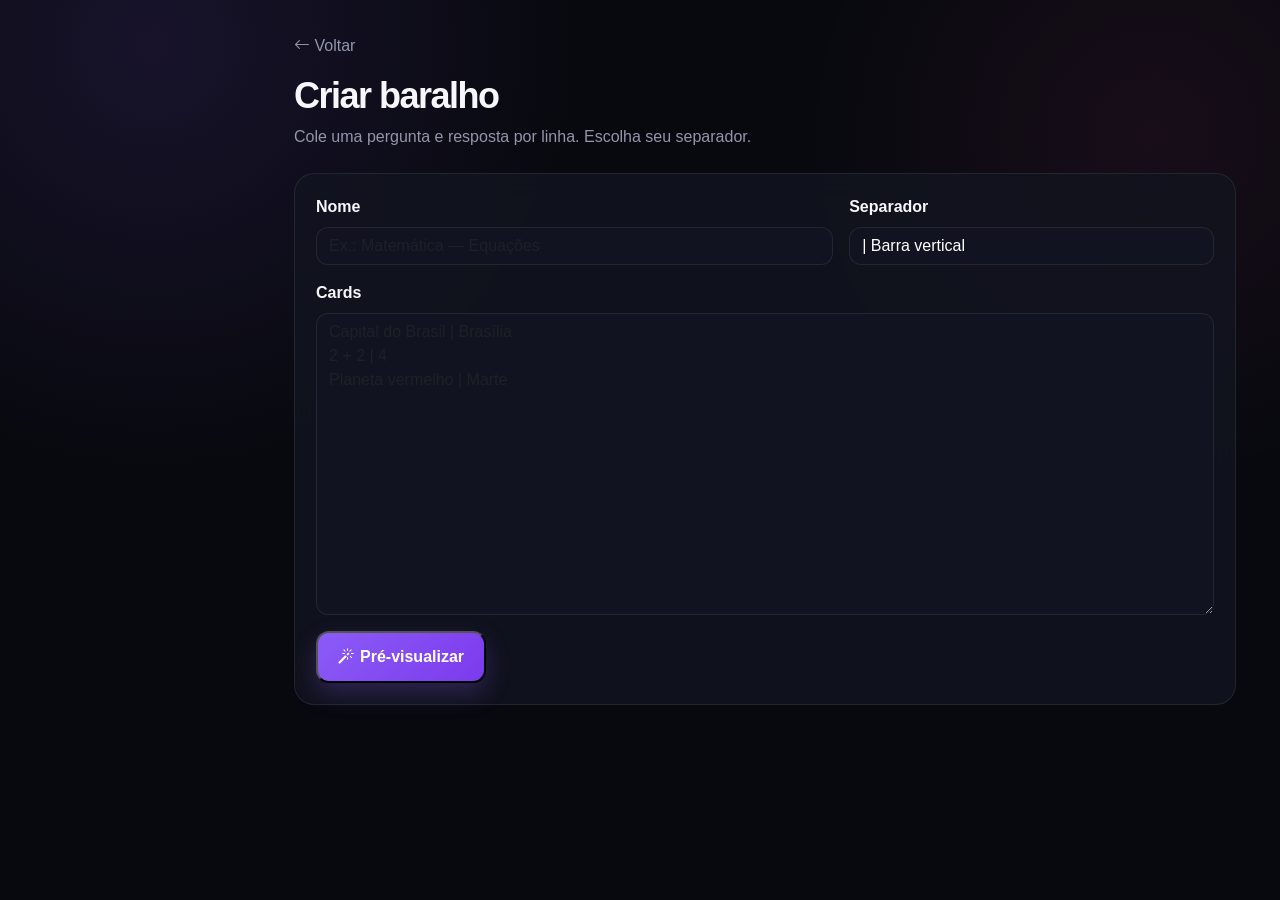
==== pages/create.html @ c2cba534 "feat: add deck creator" ====
<!doctype html><html lang="pt-BR"><head><meta charset="UTF-8"><meta name="viewport" content="width=device-width,initial-scale=1"><title>RECALL — Criar</title><link href="https://cdn.jsdelivr.net/npm/bootstrap@5.3.3/dist/css/bootstrap.min.css" rel="stylesheet"><link href="https://cdn.jsdelivr.net/npm/bootstrap-icons@1.11.3/font/bootstrap-icons.css" rel="stylesheet"><link rel="stylesheet" href="../css/style.css"><link rel="stylesheet" href="../css/animations.css"><link rel="stylesheet" href="../css/responsive.css"></head><body><canvas id="particleCanvas"></canvas><main class="app-main"><div class="page-shell"><a href="decks.html" class="page-subtitle"><i class="bi bi-arrow-left"></i> Voltar</a><h1 class="page-title mt-3">Criar baralho</h1><p class="page-subtitle">Cole uma pergunta e resposta por linha. Escolha seu separador.</p><div class="panel-card mt-4"><div class="row g-3"><div class="col-md-7"><label class="form-label fw-bold">Nome</label><input id="deckName" class="form-control" placeholder="Ex.: Matemática — Equações"></div><div class="col-md-5"><label class="form-label fw-bold">Separador</label><select id="separator" class="form-select"><option value="|">| Barra vertical</option><option value=";">; Ponto e vírgula</option><option value="tab">Tab</option><option value=",">, Vírgula</option><option value="custom">Personalizado</option></select></div><div class="col-12" id="customWrap" hidden><input id="customSeparator" class="form-control" maxlength="3" placeholder="Separador personalizado"></div><div class="col-12"><label class="form-label fw-bold">Cards</label><textarea id="bulkInput" class="form-control" rows="12" placeholder="Capital do Brasil | Brasília&#10;2 + 2 | 4&#10;Planeta vermelho | Marte"></textarea></div><div class="col-12"><button class="btn-primary-recall" id="importBtn"><i class="bi bi-magic"></i> Pré-visualizar</button></div></div></div><div id="preview" class="mt-4"></div></div></main><script src="../js/storage.js"></script><script src="../js/utils.js"></script><script src="../js/audio.js"></script><script src="../js/animations.js"></script><script src="../js/importer.js"></script></body></html>
---- css/style.css ----
:root{--bg:#08090f;--panel:#121521;--panel2:#171a29;--text:#f7f7fb;--muted:#9296aa;--purple:#8b5cf6;--pink:#ec4899;--blue:#3b82f6;--cyan:#06b6d4;--green:#22c55e;--yellow:#facc15;--red:#ef4444;--border:rgba(255,255,255,.08);--sidebar:250px;--radius:20px}*{box-sizing:border-box}html{scroll-behavior:smooth}body{margin:0;min-height:100vh;background:radial-gradient(circle at 12% 5%,rgba(139,92,246,.12),transparent 30%),radial-gradient(circle at 90% 15%,rgba(236,72,153,.07),transparent 25%),var(--bg);color:var(--text);font-family:Nunito,sans-serif;overflow-x:hidden}a{color:inherit;text-decoration:none}button{font:inherit}#particleCanvas{position:fixed;inset:0;z-index:-3;pointer-events:none}.ambient{position:fixed;width:520px;height:520px;border-radius:50%;filter:blur(60px);pointer-events:none;z-index:-2;opacity:.4}.ambient-a{top:-280px;left:-180px;background:rgba(139,92,246,.2)}.ambient-b{right:-300px;bottom:-280px;background:rgba(59,130,246,.13)}.sidebar{position:fixed;inset:0 auto 0 0;width:var(--sidebar);padding:25px 15px;background:rgba(9,10,17,.84);backdrop-filter:blur(25px);border-right:1px solid var(--border);z-index:50;display:flex;flex-direction:column}.brand{display:flex;align-items:center;gap:10px;padding:4px 12px 30px;font-size:25px;font-weight:900;letter-spacing:-1px}.brand-mark{width:39px;height:39px;display:grid;place-items:center;border-radius:12px;background:linear-gradient(135deg,var(--purple),var(--pink));box-shadow:0 10px 30px rgba(139,92,246,.3)}.nav-label{color:#626678;font-size:10px;font-weight:900;letter-spacing:1.5px;text-transform:uppercase;padding:0 13px 8px}.nav-stack{display:grid;gap:4px}.nav-item{display:flex;align-items:center;gap:12px;padding:11px 13px;border-radius:13px;color:#aeb1bf;font-weight:800;transition:.2s}.nav-item i{font-size:18px}.nav-item:hover{background:rgba(255,255,255,.05);color:#fff;transform:translateX(2px)}.nav-item.active{background:linear-gradient(90deg,rgba(139,92,246,.2),rgba(139,92,246,.04));color:#fff;box-shadow:inset 3px 0 var(--purple)}.sidebar-bottom{margin-top:auto}.profile-card{display:flex;align-items:center;gap:10px;padding:11px;border:1px solid var(--border);background:rgba(255,255,255,.035);border-radius:16px}.avatar{width:40px;height:40px;display:grid;place-items:center;border-radius:12px;background:linear-gradient(135deg,#6366f1,#a855f7);font-weight:900}.profile-card strong,.profile-card small{display:block}.profile-card strong{font-size:13px}.profile-card small{color:var(--muted);font-size:11px}.app-main{margin-left:var(--sidebar);padding:34px 44px 80px;max-width:1550px}.topbar{display:flex;justify-content:space-between;align-items:center;margin-bottom:28px}.eyebrow{font-size:10px;color:#777b8d;font-weight:900;letter-spacing:1.5px}.topbar h1{font-size:34px;font-weight:900;letter-spacing:-1.2px;margin:4px 0}.topbar p{margin:0;color:var(--muted);font-weight:600}.top-actions{display:flex;gap:8px}.icon-btn{width:43px;height:43px;display:grid;place-items:center;border:1px solid var(--border);border-radius:13px;background:rgba(255,255,255,.035);color:#b9bbc8;transition:.2s}.icon-btn:hover{color:#fff;background:rgba(255,255,255,.08);transform:translateY(-2px)}.hero-card{min-height:290px;position:relative;overflow:hidden;border:1px solid var(--border);border-radius:28px;padding:38px;background:radial-gradient(circle at 85% 25%,rgba(236,72,153,.16),transparent 30%),radial-gradient(circle at 65% 90%,rgba(59,130,246,.14),transparent 35%),linear-gradient(135deg,rgba(139,92,246,.24),rgba(18,20,32,.9));margin-bottom:22px;box-shadow:0 30px 80px rgba(0,0,0,.2)}.hero-content{position:relative;z-index:2;max-width:620px}.live-pill{display:inline-flex;align-items:center;gap:7px;padding:6px 11px;border:1px solid rgba(255,255,255,.09);border-radius:99px;background:rgba(255,255,255,.07);font-size:11px;font-weight:900}.live-pill span{width:7px;height:7px;border-radius:50%;background:#4ade80;box-shadow:0 0 12px #4ade80}.hero-card h2{font-size:clamp(32px,4vw,48px);line-height:.98;letter-spacing:-2px;font-weight:900;margin:17px 0 12px}.hero-card p{color:#c4c7d4;font-weight:600;max-width:500px}.btn-primary-recall{display:inline-flex;align-items:center;gap:6px;padding:12px 20px;border-radius:13px;background:linear-gradient(135deg,var(--purple),#7c3aed);color:#fff;font-weight:900;box-shadow:0 10px 25px rgba(139,92,246,.25);transition:.2s}.btn-primary-recall:hover{color:#fff;transform:translateY(-3px);box-shadow:0 15px 35px rgba(139,92,246,.38)}.hero-orbit{position:absolute;right:8%;top:50%;width:270px;height:270px;transform:translateY(-50%);display:grid;place-items:center}.hero-core{width:88px;height:88px;display:grid;place-items:center;border-radius:27px;background:linear-gradient(135deg,var(--purple),var(--pink));font-size:34px;box-shadow:0 0 60px rgba(139,92,246,.45);z-index:2}.orbit{position:absolute;border:1px solid rgba(255,255,255,.1);border-radius:50%}.orbit-1{inset:0}.orbit-2{inset:30px}.stats-grid{display:grid;grid-template-columns:repeat(4,1fr);gap:13px;margin-bottom:31px}.stat-card{padding:18px;border:1px solid var(--border);border-radius:18px;background:rgba(18,21,33,.78);backdrop-filter:blur(14px);transition:.25s}.stat-card:hover{transform:translateY(-4px);border-color:rgba(255,255,255,.15)}.stat-icon{width:40px;height:40px;display:grid;place-items:center;border-radius:11px;margin-bottom:12px}.stat-icon.purple{color:#a78bfa;background:rgba(139,92,246,.12)}.stat-icon.yellow{color:var(--yellow);background:rgba(250,204,21,.1)}.stat-icon.green{color:var(--green);background:rgba(34,197,94,.1)}.stat-icon.cyan{color:var(--cyan);background:rgba(6,182,212,.1)}.stat-card strong,.stat-card small{display:block}.stat-card strong{font-size:24px;font-weight:900}.stat-card small{color:var(--muted);font-size:11px;font-weight:800}.section-block{margin-bottom:31px}.section-heading{display:flex;justify-content:space-between;align-items:center;margin-bottom:14px}.section-heading h2{font-size:20px;font-weight:900;margin:0}.section-heading a{font-size:12px;color:#a78bfa;font-weight:900}.deck-grid{display:grid;grid-template-columns:repeat(3,1fr);gap:16px}.deck-card{position:relative;overflow:hidden;min-height:205px;padding:20px;border:1px solid var(--border);border-radius:20px;background:rgba(18,21,33,.8);transition:.25s;cursor:pointer}.deck-card:hover{transform:translateY(-7px);border-color:rgba(139,92,246,.4);box-shadow:0 20px 50px rgba(0,0,0,.25)}.deck-accent{position:absolute;top:0;left:0;right:0;height:5px}.deck-icon{width:49px;height:49px;display:grid;place-items:center;border-radius:15px;margin-bottom:15px;background:rgba(139,92,246,.12);color:#a78bfa;font-size:22px}.deck-card h3{font-size:17px;font-weight:900;margin:0 0 3px}.deck-card p{font-size:12px;color:var(--muted);font-weight:700;min-height:36px}.deck-footer{display:flex;justify-content:space-between;align-items:center;margin-top:15px;color:#b7bac7;font-size:11px;font-weight:800}.deck-arrow{width:31px;height:31px;display:grid;place-items:center;border-radius:10px;background:rgba(255,255,255,.05)}.bottom-grid{display:grid;grid-template-columns:1.3fr .7fr;gap:17px}.panel-card{padding:21px;border:1px solid var(--border);border-radius:20px;background:rgba(18,21,33,.78);backdrop-filter:blur(14px)}.activity{display:flex;align-items:center;gap:12px;padding:12px 0;border-bottom:1px solid rgba(255,255,255,.05)}.activity:last-child{border:0}.activity-icon{width:38px;height:38px;display:grid;place-items:center;border-radius:11px;background:rgba(139,92,246,.1);color:#a78bfa}.activity-main{flex:1}.activity-main strong,.activity-main small{display:block}.activity-main strong{font-size:12px}.activity-main small{font-size:10px;color:var(--muted)}.activity-score{font-size:11px;font-weight:900;color:var(--green)}.streak-panel{text-align:center}.streak-fire{font-size:56px;line-height:1;margin:8px 0}.streak-panel>strong{display:block;font-size:42px;line-height:1;font-weight:900}.streak-panel>span{font-size:10px;color:var(--muted);font-weight:900;letter-spacing:1px}.progress-track{height:8px;margin:20px 0 10px;border-radius:99px;background:rgba(255,255,255,.07);overflow:hidden}.progress-track i{display:block;width:0;height:100%;border-radius:inherit;background:linear-gradient(90deg,var(--purple),var(--pink));transition:width .7s}.streak-panel small{color:var(--muted);font-size:10px;font-weight:700}.mobile-nav{display:none}.empty-state{text-align:center;padding:50px 20px;color:var(--muted)}.form-control,.form-select{background:#111420;color:#fff;border-color:var(--border);border-radius:12px}.form-control:focus,.form-select:focus{background:#111420;color:#fff;border-color:var(--purple);box-shadow:0 0 0 .2rem rgba(139,92,246,.15)}.glass-modal{background:#131622;color:#fff;border:1px solid var(--border);border-radius:22px}.page-shell{max-width:1100px;margin:auto}.page-title{font-size:36px;font-weight:900;letter-spacing:-1.5px}.page-subtitle{color:var(--muted)}.toolbar{display:flex;gap:10px;flex-wrap:wrap;margin:22px 0}.chip{border:1px solid var(--border);background:rgba(255,255,255,.04);color:#bbb;font-weight:800;border-radius:99px;padding:8px 13px;font-size:11px}.chip.active{background:rgba(139,92,246,.15);border-color:rgba(139,92,246,.4);color:#fff}.editor-table{width:100%;border-collapse:separate;border-spacing:0 8px}.editor-table th{color:#74788b;font-size:10px;text-transform:uppercase;letter-spacing:1px;padding:0 12px}.editor-table td{background:#111420;padding:10px;border-top:1px solid var(--border);border-bottom:1px solid var(--border)}.editor-table td:first-child{border-left:1px solid var(--border);border-radius:12px 0 0 12px}.editor-table td:last-child{border-right:1px solid var(--border);border-radius:0 12px 12px 0}.flashcard{min-height:330px;perspective:1000px;cursor:pointer}.flashcard-inner{height:100%;min-height:330px;position:relative;transform-style:preserve-3d;transition:transform .6s}.flashcard.flipped .flashcard-inner{transform:rotateY(180deg)}.flash-face{position:absolute;inset:0;backface-visibility:hidden;border:1px solid var(--border);border-radius:28px;background:linear-gradient(145deg,#171a28,#10121c);display:grid;place-items:center;padding:40px;text-align:center}.flash-back{transform:rotateY(180deg);background:linear-gradient(145deg,rgba(139,92,246,.2),#11131f)}.flash-face h2{font-size:clamp(25px,4vw,42px);font-weight:900}.quiz-option{width:100%;padding:17px;border:1px solid var(--border);border-radius:16px;background:#111420;color:#fff;text-align:left;font-weight:800;transition:.2s}.quiz-option:hover{transform:translateY(-2px);border-color:rgba(139,92,246,.5);background:#171a29}.quiz-option.correct{border-color:var(--green);background:rgba(34,197,94,.12)}.quiz-option.wrong{border-color:var(--red);background:rgba(239,68,68,.1)}
---- css/animations.css ----
@keyframes float{0%,100%{transform:translateY(0)}50%{transform:translateY(-7px)}}@keyframes pulse{0%,100%{opacity:1;transform:scale(1)}50%{opacity:.55;transform:scale(1.5)}}@keyframes spin{to{transform:rotate(360deg)}}@keyframes glow{0%,100%{box-shadow:0 0 20px rgba(139,92,246,.12)}50%{box-shadow:0 0 45px rgba(139,92,246,.3)}}.hero-core{animation:float 3s ease-in-out infinite,glow 3s ease-in-out infinite}.orbit-1{animation:spin 18s linear infinite}.orbit-2{animation:spin 12s linear infinite reverse}.live-pill span{animation:pulse 1.5s infinite}.deck-card,.stat-card,.panel-card{animation:cardIn .55s both}@keyframes cardIn{from{opacity:0;transform:translateY(10px)}to{opacity:1;transform:none}}.ripple{position:fixed;border-radius:50%;background:rgba(255,255,255,.35);pointer-events:none;transform:translate(-50%,-50%);animation:ripple .55s ease-out forwards;z-index:9999}@keyframes ripple{to{width:150px;height:150px;opacity:0}}.shake{animation:shake .35s}@keyframes shake{25%{transform:translateX(-5px)}50%{transform:translateX(5px)}75%{transform:translateX(-3px)}}.correct-pop{animation:correctPop .55s ease}@keyframes correctPop{50%{transform:scale(1.04);filter:brightness(1.2)}}
---- css/responsive.css ----
@media(max-width:1050px){.deck-grid{grid-template-columns:repeat(2,1fr)}.bottom-grid{grid-template-columns:1fr}.hero-orbit{right:2%}}@media(max-width:820px){:root{--sidebar:0px}.sidebar{display:none}.app-main{margin:0;padding:26px 18px 100px}.stats-grid{grid-template-columns:repeat(2,1fr)}.mobile-nav{position:fixed;display:flex;left:10px;right:10px;bottom:10px;height:66px;padding:7px;border:1px solid var(--border);border-radius:20px;background:rgba(10,12,20,.9);backdrop-filter:blur(25px);z-index:100;justify-content:space-around}.mobile-nav a{width:62px;display:flex;flex-direction:column;align-items:center;justify-content:center;gap:2px;color:#74788b;border-radius:13px;font-weight:800}.mobile-nav a.active{background:rgba(139,92,246,.15);color:#fff}.mobile-nav i{font-size:18px}.mobile-nav small{font-size:9px}.mobile-nav .mobile-main{width:52px;height:52px;margin-top:-20px;border-radius:17px;background:linear-gradient(135deg,var(--purple),var(--pink));color:#fff;font-size:23px;box-shadow:0 10px 30px rgba(139,92,246,.3)}.mobile-nav .mobile-main small{display:none}.hero-orbit{opacity:.35;right:-50px}.topbar h1{font-size:28px}}@media(max-width:600px){.topbar{align-items:flex-start}.topbar p{font-size:12px}.hero-card{padding:28px 22px;min-height:300px}.hero-card h2{font-size:34px}.stats-grid{gap:8px}.stat-card{padding:14px}.deck-grid{grid-template-columns:1fr}.hero-orbit{display:none}.bottom-grid{gap:12px}.page-title{font-size:30px}.editor-table{font-size:12px}.editor-table th:nth-child(3),.editor-table td:nth-child(3){display:none}}
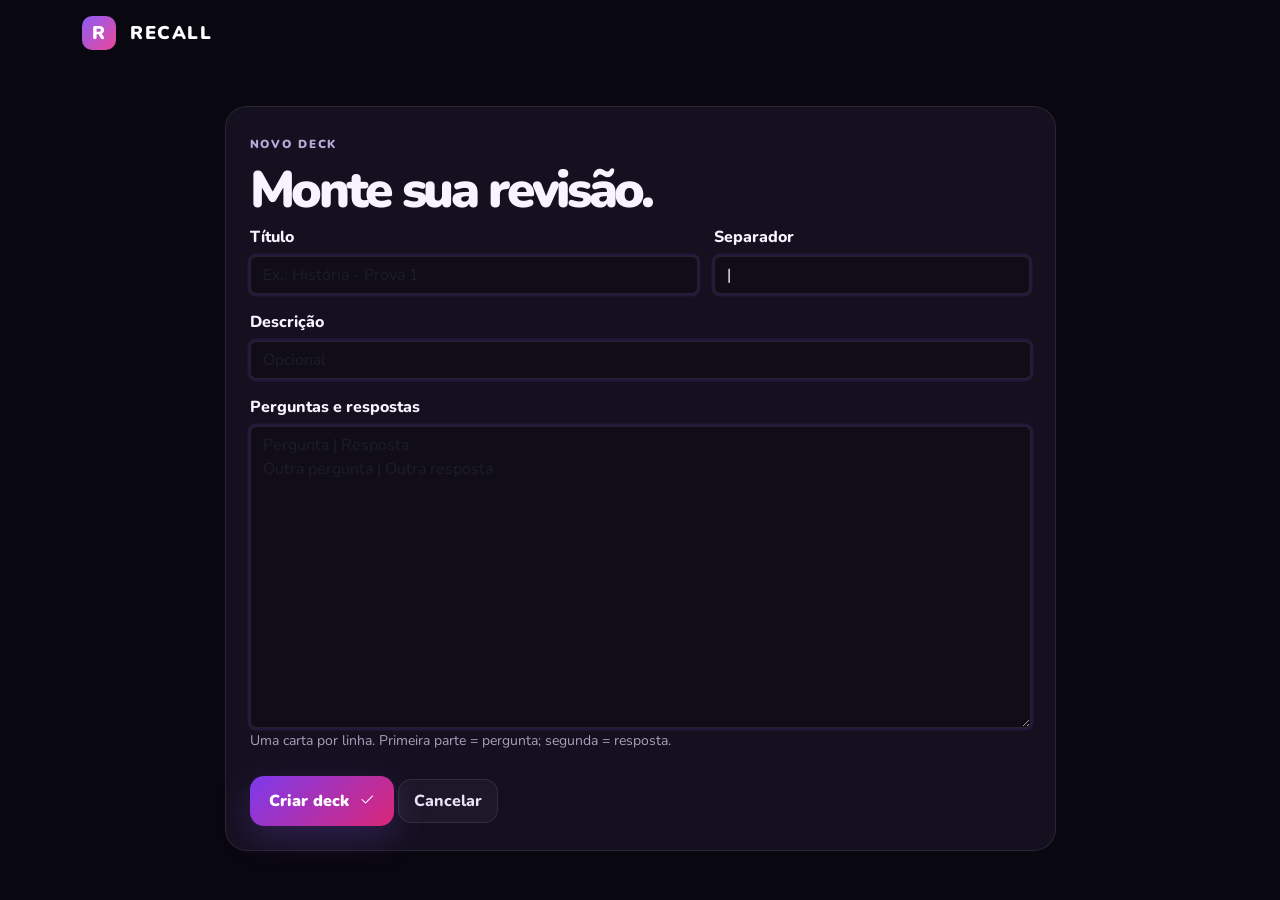
==== commit 2cb31cf4: "feat: build RECALL study app foundation" ====
--- a/pages/create.html
+++ b/pages/create.html
@@ -1 +1,2 @@
-<!doctype html><html lang="pt-BR"><head><meta charset="UTF-8"><meta name="viewport" content="width=device-width,initial-scale=1"><title>RECALL — Criar</title><link href="https://cdn.jsdelivr.net/npm/bootstrap@5.3.3/dist/css/bootstrap.min.css" rel="stylesheet"><link href="https://cdn.jsdelivr.net/npm/bootstrap-icons@1.11.3/font/bootstrap-icons.css" rel="stylesheet"><link rel="stylesheet" href="../css/style.css"><link rel="stylesheet" href="../css/animations.css"><link rel="stylesheet" href="../css/responsive.css"></head><body><canvas id="particleCanvas"></canvas><main class="app-main"><div class="page-shell"><a href="decks.html" class="page-subtitle"><i class="bi bi-arrow-left"></i> Voltar</a><h1 class="page-title mt-3">Criar baralho</h1><p class="page-subtitle">Cole uma pergunta e resposta por linha. Escolha seu separador.</p><div class="panel-card mt-4"><div class="row g-3"><div class="col-md-7"><label class="form-label fw-bold">Nome</label><input id="deckName" class="form-control" placeholder="Ex.: Matemática — Equações"></div><div class="col-md-5"><label class="form-label fw-bold">Separador</label><select id="separator" class="form-select"><option value="|">| Barra vertical</option><option value=";">; Ponto e vírgula</option><option value="tab">Tab</option><option value=",">, Vírgula</option><option value="custom">Personalizado</option></select></div><div class="col-12" id="customWrap" hidden><input id="customSeparator" class="form-control" maxlength="3" placeholder="Separador personalizado"></div><div class="col-12"><label class="form-label fw-bold">Cards</label><textarea id="bulkInput" class="form-control" rows="12" placeholder="Capital do Brasil | Brasília&#10;2 + 2 | 4&#10;Planeta vermelho | Marte"></textarea></div><div class="col-12"><button class="btn-primary-recall" id="importBtn"><i class="bi bi-magic"></i> Pré-visualizar</button></div></div></div><div id="preview" class="mt-4"></div></div></main><script src="../js/storage.js"></script><script src="../js/utils.js"></script><script src="../js/audio.js"></script><script src="../js/animations.js"></script><script src="../js/importer.js"></script></body></html>+<!doctype html><html lang="pt-BR"><head><meta charset="utf-8"><meta name="viewport" content="width=device-width,initial-scale=1"><title>Criar deck - RECALL</title><link href="https://cdn.jsdelivr.net/npm/bootstrap@5.3.3/dist/css/bootstrap.min.css" rel="stylesheet"><link href="https://cdn.jsdelivr.net/npm/bootstrap-icons@1.11.3/font/bootstrap-icons.css" rel="stylesheet"><link href="https://fonts.googleapis.com/css2?family=Nunito:wght@400;600;700;800;900&display=swap" rel="stylesheet"><link rel="stylesheet" href="../css/style.css"></head><body><nav class="navbar py-3"><div class="container"><a class="brand" href="../index.html"><span class="brand-mark">R</span> RECALL</a></div></nav><main class="container page-wrap"><div class="row justify-content-center"><div class="col-lg-9"><div class="panel"><span class="eyebrow">NOVO DECK</span><h1 style="font-size:3.2rem;margin:14px 0">Monte sua revisão.</h1><div class="row g-3"><div class="col-md-7"><label>Título</label><input id="title" class="form-control" placeholder="Ex.: História - Prova 1"></div><div class="col-md-5"><label>Separador</label><select id="sep" class="form-select"><option value="|">|</option><option value=";">;</option><option value=":">:</option><option value="→">→</option><option value="\t">Tab</option></select></div><div class="col-12"><label>Descrição</label><input id="desc" class="form-control" placeholder="Opcional"></div><div class="col-12"><label>Perguntas e respostas</label><textarea id="data" class="form-control" rows="12" placeholder="Pergunta | Resposta
+Outra pergunta | Outra resposta"></textarea><small class="muted">Uma carta por linha. Primeira parte = pergunta; segunda = resposta.</small></div></div><button id="save" class="primary-btn mt-4">Criar deck <i class="bi bi-check2"></i></button> <a href="decks.html" class="secondary-btn">Cancelar</a></div></div></div></main><script src="../js/storage.js"></script><script src="../js/utils.js"></script><script src="../js/importer.js"></script></body></html>
--- a/css/style.css
+++ b/css/style.css
@@ -1 +1 @@
-:root{--bg:#08090f;--panel:#121521;--panel2:#171a29;--text:#f7f7fb;--muted:#9296aa;--purple:#8b5cf6;--pink:#ec4899;--blue:#3b82f6;--cyan:#06b6d4;--green:#22c55e;--yellow:#facc15;--red:#ef4444;--border:rgba(255,255,255,.08);--sidebar:250px;--radius:20px}*{box-sizing:border-box}html{scroll-behavior:smooth}body{margin:0;min-height:100vh;background:radial-gradient(circle at 12% 5%,rgba(139,92,246,.12),transparent 30%),radial-gradient(circle at 90% 15%,rgba(236,72,153,.07),transparent 25%),var(--bg);color:var(--text);font-family:Nunito,sans-serif;overflow-x:hidden}a{color:inherit;text-decoration:none}button{font:inherit}#particleCanvas{position:fixed;inset:0;z-index:-3;pointer-events:none}.ambient{position:fixed;width:520px;height:520px;border-radius:50%;filter:blur(60px);pointer-events:none;z-index:-2;opacity:.4}.ambient-a{top:-280px;left:-180px;background:rgba(139,92,246,.2)}.ambient-b{right:-300px;bottom:-280px;background:rgba(59,130,246,.13)}.sidebar{position:fixed;inset:0 auto 0 0;width:var(--sidebar);padding:25px 15px;background:rgba(9,10,17,.84);backdrop-filter:blur(25px);border-right:1px solid var(--border);z-index:50;display:flex;flex-direction:column}.brand{display:flex;align-items:center;gap:10px;padding:4px 12px 30px;font-size:25px;font-weight:900;letter-spacing:-1px}.brand-mark{width:39px;height:39px;display:grid;place-items:center;border-radius:12px;background:linear-gradient(135deg,var(--purple),var(--pink));box-shadow:0 10px 30px rgba(139,92,246,.3)}.nav-label{color:#626678;font-size:10px;font-weight:900;letter-spacing:1.5px;text-transform:uppercase;padding:0 13px 8px}.nav-stack{display:grid;gap:4px}.nav-item{display:flex;align-items:center;gap:12px;padding:11px 13px;border-radius:13px;color:#aeb1bf;font-weight:800;transition:.2s}.nav-item i{font-size:18px}.nav-item:hover{background:rgba(255,255,255,.05);color:#fff;transform:translateX(2px)}.nav-item.active{background:linear-gradient(90deg,rgba(139,92,246,.2),rgba(139,92,246,.04));color:#fff;box-shadow:inset 3px 0 var(--purple)}.sidebar-bottom{margin-top:auto}.profile-card{display:flex;align-items:center;gap:10px;padding:11px;border:1px solid var(--border);background:rgba(255,255,255,.035);border-radius:16px}.avatar{width:40px;height:40px;display:grid;place-items:center;border-radius:12px;background:linear-gradient(135deg,#6366f1,#a855f7);font-weight:900}.profile-card strong,.profile-card small{display:block}.profile-card strong{font-size:13px}.profile-card small{color:var(--muted);font-size:11px}.app-main{margin-left:var(--sidebar);padding:34px 44px 80px;max-width:1550px}.topbar{display:flex;justify-content:space-between;align-items:center;margin-bottom:28px}.eyebrow{font-size:10px;color:#777b8d;font-weight:900;letter-spacing:1.5px}.topbar h1{font-size:34px;font-weight:900;letter-spacing:-1.2px;margin:4px 0}.topbar p{margin:0;color:var(--muted);font-weight:600}.top-actions{display:flex;gap:8px}.icon-btn{width:43px;height:43px;display:grid;place-items:center;border:1px solid var(--border);border-radius:13px;background:rgba(255,255,255,.035);color:#b9bbc8;transition:.2s}.icon-btn:hover{color:#fff;background:rgba(255,255,255,.08);transform:translateY(-2px)}.hero-card{min-height:290px;position:relative;overflow:hidden;border:1px solid var(--border);border-radius:28px;padding:38px;background:radial-gradient(circle at 85% 25%,rgba(236,72,153,.16),transparent 30%),radial-gradient(circle at 65% 90%,rgba(59,130,246,.14),transparent 35%),linear-gradient(135deg,rgba(139,92,246,.24),rgba(18,20,32,.9));margin-bottom:22px;box-shadow:0 30px 80px rgba(0,0,0,.2)}.hero-content{position:relative;z-index:2;max-width:620px}.live-pill{display:inline-flex;align-items:center;gap:7px;padding:6px 11px;border:1px solid rgba(255,255,255,.09);border-radius:99px;background:rgba(255,255,255,.07);font-size:11px;font-weight:900}.live-pill span{width:7px;height:7px;border-radius:50%;background:#4ade80;box-shadow:0 0 12px #4ade80}.hero-card h2{font-size:clamp(32px,4vw,48px);line-height:.98;letter-spacing:-2px;font-weight:900;margin:17px 0 12px}.hero-card p{color:#c4c7d4;font-weight:600;max-width:500px}.btn-primary-recall{display:inline-flex;align-items:center;gap:6px;padding:12px 20px;border-radius:13px;background:linear-gradient(135deg,var(--purple),#7c3aed);color:#fff;font-weight:900;box-shadow:0 10px 25px rgba(139,92,246,.25);transition:.2s}.btn-primary-recall:hover{color:#fff;transform:translateY(-3px);box-shadow:0 15px 35px rgba(139,92,246,.38)}.hero-orbit{position:absolute;right:8%;top:50%;width:270px;height:270px;transform:translateY(-50%);display:grid;place-items:center}.hero-core{width:88px;height:88px;display:grid;place-items:center;border-radius:27px;background:linear-gradient(135deg,var(--purple),var(--pink));font-size:34px;box-shadow:0 0 60px rgba(139,92,246,.45);z-index:2}.orbit{position:absolute;border:1px solid rgba(255,255,255,.1);border-radius:50%}.orbit-1{inset:0}.orbit-2{inset:30px}.stats-grid{display:grid;grid-template-columns:repeat(4,1fr);gap:13px;margin-bottom:31px}.stat-card{padding:18px;border:1px solid var(--border);border-radius:18px;background:rgba(18,21,33,.78);backdrop-filter:blur(14px);transition:.25s}.stat-card:hover{transform:translateY(-4px);border-color:rgba(255,255,255,.15)}.stat-icon{width:40px;height:40px;display:grid;place-items:center;border-radius:11px;margin-bottom:12px}.stat-icon.purple{color:#a78bfa;background:rgba(139,92,246,.12)}.stat-icon.yellow{color:var(--yellow);background:rgba(250,204,21,.1)}.stat-icon.green{color:var(--green);background:rgba(34,197,94,.1)}.stat-icon.cyan{color:var(--cyan);background:rgba(6,182,212,.1)}.stat-card strong,.stat-card small{display:block}.stat-card strong{font-size:24px;font-weight:900}.stat-card small{color:var(--muted);font-size:11px;font-weight:800}.section-block{margin-bottom:31px}.section-heading{display:flex;justify-content:space-between;align-items:center;margin-bottom:14px}.section-heading h2{font-size:20px;font-weight:900;margin:0}.section-heading a{font-size:12px;color:#a78bfa;font-weight:900}.deck-grid{display:grid;grid-template-columns:repeat(3,1fr);gap:16px}.deck-card{position:relative;overflow:hidden;min-height:205px;padding:20px;border:1px solid var(--border);border-radius:20px;background:rgba(18,21,33,.8);transition:.25s;cursor:pointer}.deck-card:hover{transform:translateY(-7px);border-color:rgba(139,92,246,.4);box-shadow:0 20px 50px rgba(0,0,0,.25)}.deck-accent{position:absolute;top:0;left:0;right:0;height:5px}.deck-icon{width:49px;height:49px;display:grid;place-items:center;border-radius:15px;margin-bottom:15px;background:rgba(139,92,246,.12);color:#a78bfa;font-size:22px}.deck-card h3{font-size:17px;font-weight:900;margin:0 0 3px}.deck-card p{font-size:12px;color:var(--muted);font-weight:700;min-height:36px}.deck-footer{display:flex;justify-content:space-between;align-items:center;margin-top:15px;color:#b7bac7;font-size:11px;font-weight:800}.deck-arrow{width:31px;height:31px;display:grid;place-items:center;border-radius:10px;background:rgba(255,255,255,.05)}.bottom-grid{display:grid;grid-template-columns:1.3fr .7fr;gap:17px}.panel-card{padding:21px;border:1px solid var(--border);border-radius:20px;background:rgba(18,21,33,.78);backdrop-filter:blur(14px)}.activity{display:flex;align-items:center;gap:12px;padding:12px 0;border-bottom:1px solid rgba(255,255,255,.05)}.activity:last-child{border:0}.activity-icon{width:38px;height:38px;display:grid;place-items:center;border-radius:11px;background:rgba(139,92,246,.1);color:#a78bfa}.activity-main{flex:1}.activity-main strong,.activity-main small{display:block}.activity-main strong{font-size:12px}.activity-main small{font-size:10px;color:var(--muted)}.activity-score{font-size:11px;font-weight:900;color:var(--green)}.streak-panel{text-align:center}.streak-fire{font-size:56px;line-height:1;margin:8px 0}.streak-panel>strong{display:block;font-size:42px;line-height:1;font-weight:900}.streak-panel>span{font-size:10px;color:var(--muted);font-weight:900;letter-spacing:1px}.progress-track{height:8px;margin:20px 0 10px;border-radius:99px;background:rgba(255,255,255,.07);overflow:hidden}.progress-track i{display:block;width:0;height:100%;border-radius:inherit;background:linear-gradient(90deg,var(--purple),var(--pink));transition:width .7s}.streak-panel small{color:var(--muted);font-size:10px;font-weight:700}.mobile-nav{display:none}.empty-state{text-align:center;padding:50px 20px;color:var(--muted)}.form-control,.form-select{background:#111420;color:#fff;border-color:var(--border);border-radius:12px}.form-control:focus,.form-select:focus{background:#111420;color:#fff;border-color:var(--purple);box-shadow:0 0 0 .2rem rgba(139,92,246,.15)}.glass-modal{background:#131622;color:#fff;border:1px solid var(--border);border-radius:22px}.page-shell{max-width:1100px;margin:auto}.page-title{font-size:36px;font-weight:900;letter-spacing:-1.5px}.page-subtitle{color:var(--muted)}.toolbar{display:flex;gap:10px;flex-wrap:wrap;margin:22px 0}.chip{border:1px solid var(--border);background:rgba(255,255,255,.04);color:#bbb;font-weight:800;border-radius:99px;padding:8px 13px;font-size:11px}.chip.active{background:rgba(139,92,246,.15);border-color:rgba(139,92,246,.4);color:#fff}.editor-table{width:100%;border-collapse:separate;border-spacing:0 8px}.editor-table th{color:#74788b;font-size:10px;text-transform:uppercase;letter-spacing:1px;padding:0 12px}.editor-table td{background:#111420;padding:10px;border-top:1px solid var(--border);border-bottom:1px solid var(--border)}.editor-table td:first-child{border-left:1px solid var(--border);border-radius:12px 0 0 12px}.editor-table td:last-child{border-right:1px solid var(--border);border-radius:0 12px 12px 0}.flashcard{min-height:330px;perspective:1000px;cursor:pointer}.flashcard-inner{height:100%;min-height:330px;position:relative;transform-style:preserve-3d;transition:transform .6s}.flashcard.flipped .flashcard-inner{transform:rotateY(180deg)}.flash-face{position:absolute;inset:0;backface-visibility:hidden;border:1px solid var(--border);border-radius:28px;background:linear-gradient(145deg,#171a28,#10121c);display:grid;place-items:center;padding:40px;text-align:center}.flash-back{transform:rotateY(180deg);background:linear-gradient(145deg,rgba(139,92,246,.2),#11131f)}.flash-face h2{font-size:clamp(25px,4vw,42px);font-weight:900}.quiz-option{width:100%;padding:17px;border:1px solid var(--border);border-radius:16px;background:#111420;color:#fff;text-align:left;font-weight:800;transition:.2s}.quiz-option:hover{transform:translateY(-2px);border-color:rgba(139,92,246,.5);background:#171a29}.quiz-option.correct{border-color:var(--green);background:rgba(34,197,94,.12)}.quiz-option.wrong{border-color:var(--red);background:rgba(239,68,68,.1)}+:root{--bg:#09070f;--panel:#151020;--panel2:#1b1428;--text:#f7f3ff;--muted:#a9a0ba;--purple:#8b5cf6;--pink:#ec4899;--cyan:#22d3ee;--line:rgba(255,255,255,.09)}*{box-sizing:border-box}html{scroll-behavior:smooth}body{margin:0;background:var(--bg);color:var(--text);font-family:Nunito,system-ui,sans-serif;overflow-x:hidden}.navbar{position:relative;z-index:5}.brand{color:#fff;text-decoration:none;font-weight:900;letter-spacing:.08em;font-size:1.15rem}.brand-mark{display:inline-grid;place-items:center;width:34px;height:34px;border-radius:10px;background:linear-gradient(135deg,var(--purple),var(--pink));margin-right:8px}.nav-btn,.secondary-btn{color:#e9e1f7;text-decoration:none;border:1px solid var(--line);background:rgba(255,255,255,.035);padding:10px 15px;border-radius:13px;font-weight:800;transition:.2s}.nav-btn:hover,.secondary-btn:hover{transform:translateY(-2px);border-color:rgba(139,92,246,.55);color:#fff}.hero{min-height:500px;display:grid;grid-template-columns:1.15fr .85fr;gap:5rem;align-items:center}.eyebrow{font-size:.73rem;letter-spacing:.16em;font-weight:900;color:#b9a9d8}.eyebrow span{display:inline-block;width:7px;height:7px;background:#a78bfa;border-radius:50%;box-shadow:0 0 15px #a78bfa;margin-right:7px}h1{font-size:clamp(4rem,9vw,7.7rem);line-height:.83;letter-spacing:-.065em;font-weight:900;margin:22px 0}h1 em{font-style:normal;background:linear-gradient(90deg,#a78bfa,#f472b6);-webkit-background-clip:text;background-clip:text;color:transparent}.hero-copy{max-width:580px;color:var(--muted);font-size:1.08rem;line-height:1.7}.primary-btn{display:inline-flex;align-items:center;gap:10px;text-decoration:none;color:#fff;background:linear-gradient(135deg,#7c3aed,#db2777);border:0;padding:13px 19px;border-radius:14px;font-weight:900;box-shadow:0 12px 35px rgba(139,92,246,.22);transition:.2s}.primary-btn:hover{color:#fff;transform:translateY(-2px);box-shadow:0 16px 42px rgba(236,72,153,.25)}.hero-card{padding:28px;border:1px solid var(--line);border-radius:28px;background:linear-gradient(145deg,rgba(139,92,246,.16),rgba(236,72,153,.07)),var(--panel);box-shadow:0 30px 90px rgba(0,0,0,.35);transform:rotate(2deg)}.hero-card-top,.mini-stats{display:flex;justify-content:space-between;align-items:center;color:#b9afc8;font-size:.75rem;font-weight:900;letter-spacing:.1em}.live-dot{color:#6ee7b7}.mini-question{font-size:1.55rem;font-weight:900;line-height:1.2;margin:65px 0 20px}.mini-answer{padding:16px;border-radius:15px;background:rgba(255,255,255,.06);font-weight:800}.mini-stats{margin-top:20px;letter-spacing:0}.mini-stats b{color:#c4b5fd}.stats-grid{display:grid;grid-template-columns:repeat(4,1fr);gap:14px}.stat-card{background:rgba(255,255,255,.035);border:1px solid var(--line);padding:20px;border-radius:18px;display:grid;grid-template-columns:auto 1fr;column-gap:13px}.stat-card i{grid-row:span 2;color:#c4b5fd;font-size:1.3rem}.stat-card b{font-size:1.45rem}.stat-card span{color:var(--muted);font-size:.78rem}.section-head{display:flex;align-items:end;justify-content:space-between}.section-head h2{font-weight:900;font-size:2.3rem;margin:.3rem 0}.text-link{color:#c4b5fd;text-decoration:none;font-weight:800}.deck-grid{display:grid;grid-template-columns:repeat(3,1fr);gap:16px;margin-top:20px}.deck-card{position:relative;overflow:hidden;background:var(--panel);border:1px solid var(--line);border-radius:22px;padding:22px;min-height:210px;transition:.25s}.deck-card:hover{transform:translateY(-5px);border-color:rgba(167,139,250,.45)}.deck-icon{width:45px;height:45px;border-radius:14px;display:grid;place-items:center;background:linear-gradient(135deg,#7c3aed,#db2777);font-size:1.25rem}.deck-card h3{font-size:1.15rem;margin:20px 0 7px}.deck-card p{color:var(--muted);font-size:.88rem;min-height:42px}.deck-meta{display:flex;justify-content:space-between;color:#8f859f;font-size:.78rem}.deck-actions{margin-top:16px;display:flex;gap:8px}.small-btn{border:1px solid var(--line);background:#20182e;color:#fff;border-radius:10px;padding:8px 11px;text-decoration:none;font-size:.8rem;font-weight:800}.cta{border:1px solid rgba(139,92,246,.25);background:linear-gradient(100deg,rgba(124,58,237,.15),rgba(219,39,119,.08));padding:28px;border-radius:24px;display:flex;justify-content:space-between;align-items:center;gap:20px}.cta h3{font-weight:900;margin:7px 0}.cta p{color:var(--muted);margin:0}.cta code{color:#ddd6fe}#particles{position:fixed;inset:0;width:100%;height:100%;pointer-events:none;opacity:.42;z-index:-1}.bg-glow{position:fixed;width:420px;height:420px;border-radius:50%;filter:blur(120px);opacity:.12;pointer-events:none;z-index:-2}.glow-a{background:#7c3aed;top:-150px;left:-150px}.glow-b{background:#ec4899;right:-160px;bottom:-120px}.page-wrap{padding-top:40px}.panel{background:var(--panel);border:1px solid var(--line);border-radius:22px;padding:24px}.form-control,.form-select,.form-control:focus,.form-select:focus{background:#100c18;color:#fff;border-color:var(--line);box-shadow:0 0 0 .15rem rgba(139,92,246,.12)}label{font-weight:800;margin-bottom:7px}.muted{color:var(--muted)}.flashcard{min-height:360px;display:grid;place-items:center;text-align:center;cursor:pointer;perspective:1000px}.flash-inner{width:100%;height:100%;min-height:360px;position:relative;transform-style:preserve-3d;transition:.5s}.flashcard.flipped .flash-inner{transform:rotateY(180deg)}.flash-face{position:absolute;inset:0;backface-visibility:hidden;border-radius:28px;border:1px solid var(--line);background:linear-gradient(145deg,#191226,#110d19);display:grid;place-items:center;padding:45px}.flash-back{transform:rotateY(180deg);background:linear-gradient(145deg,rgba(124,58,237,.2),rgba(219,39,119,.13)),#151020}.flash-face h2{font-size:clamp(1.7rem,4vw,3rem);font-weight:900}.choice{width:100%;padding:18px;border:1px solid var(--line);border-radius:15px;background:#171121;color:#fff;text-align:left;font-weight:800;transition:.2s}.choice:hover{transform:translateY(-2px);border-color:#a78bfa}.choice.correct{border-color:#34d399;background:rgba(52,211,153,.12)}.choice.wrong{border-color:#fb7185;background:rgba(251,113,133,.1)}.progress{background:#211a2d}.progress-bar{background:linear-gradient(90deg,#7c3aed,#ec4899)}.toast-recall{position:fixed;right:20px;bottom:20px;background:#20182d;border:1px solid var(--line);padding:13px 17px;border-radius:13px;opacity:0;transform:translateY(15px);transition:.25s;z-index:20}.toast-recall.show{opacity:1;transform:none}code{background:rgba(255,255,255,.06);padding:2px 6px;border-radius:6px}
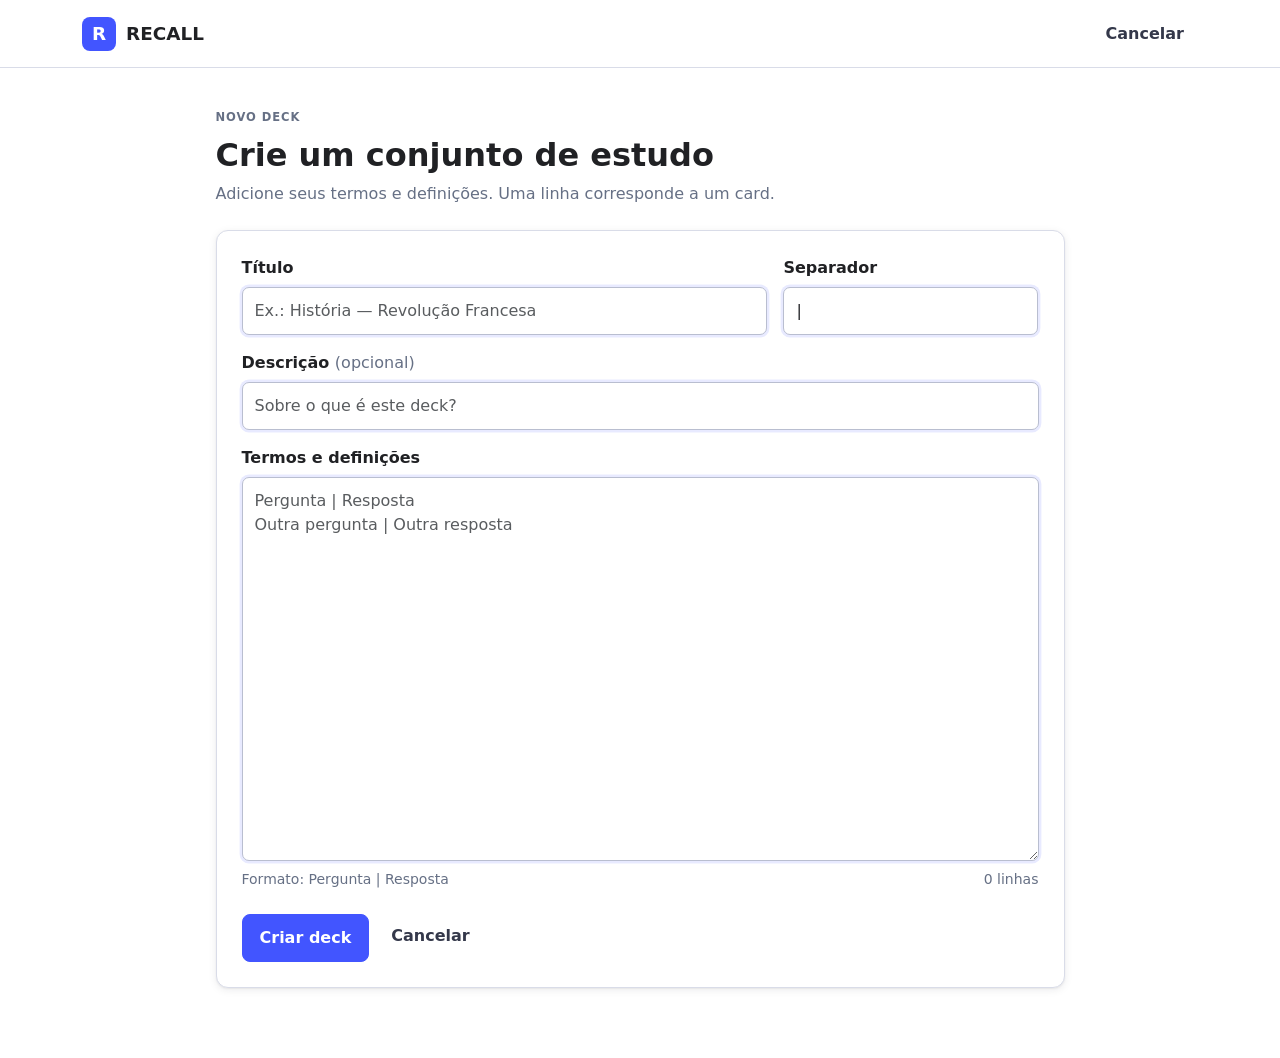
==== commit ca713d34: "Redesign deck creation flow" ====
--- a/pages/create.html
+++ b/pages/create.html
@@ -1,2 +1,2 @@
-<!doctype html><html lang="pt-BR"><head><meta charset="utf-8"><meta name="viewport" content="width=device-width,initial-scale=1"><title>Criar deck - RECALL</title><link href="https://cdn.jsdelivr.net/npm/bootstrap@5.3.3/dist/css/bootstrap.min.css" rel="stylesheet"><link href="https://cdn.jsdelivr.net/npm/bootstrap-icons@1.11.3/font/bootstrap-icons.css" rel="stylesheet"><link href="https://fonts.googleapis.com/css2?family=Nunito:wght@400;600;700;800;900&display=swap" rel="stylesheet"><link rel="stylesheet" href="../css/style.css"></head><body><nav class="navbar py-3"><div class="container"><a class="brand" href="../index.html"><span class="brand-mark">R</span> RECALL</a></div></nav><main class="container page-wrap"><div class="row justify-content-center"><div class="col-lg-9"><div class="panel"><span class="eyebrow">NOVO DECK</span><h1 style="font-size:3.2rem;margin:14px 0">Monte sua revisão.</h1><div class="row g-3"><div class="col-md-7"><label>Título</label><input id="title" class="form-control" placeholder="Ex.: História - Prova 1"></div><div class="col-md-5"><label>Separador</label><select id="sep" class="form-select"><option value="|">|</option><option value=";">;</option><option value=":">:</option><option value="→">→</option><option value="\t">Tab</option></select></div><div class="col-12"><label>Descrição</label><input id="desc" class="form-control" placeholder="Opcional"></div><div class="col-12"><label>Perguntas e respostas</label><textarea id="data" class="form-control" rows="12" placeholder="Pergunta | Resposta
-Outra pergunta | Outra resposta"></textarea><small class="muted">Uma carta por linha. Primeira parte = pergunta; segunda = resposta.</small></div></div><button id="save" class="primary-btn mt-4">Criar deck <i class="bi bi-check2"></i></button> <a href="decks.html" class="secondary-btn">Cancelar</a></div></div></div></main><script src="../js/storage.js"></script><script src="../js/utils.js"></script><script src="../js/importer.js"></script></body></html>+<!doctype html><html lang="pt-BR"><head><meta charset="utf-8"><meta name="viewport" content="width=device-width,initial-scale=1"><title>Criar deck — RECALL</title><link href="https://cdn.jsdelivr.net/npm/bootstrap@5.3.3/dist/css/bootstrap.min.css" rel="stylesheet"><link href="../css/style.css" rel="stylesheet"></head><body><nav class="navbar"><div class="container"><a class="brand" href="../index.html"><span class="brand-mark">R</span>RECALL</a><a class="nav-btn" href="decks.html">Cancelar</a></div></nav><main class="container page-wrap"><div class="row justify-content-center"><div class="col-lg-9"><div class="mb-4"><span class="eyebrow">NOVO DECK</span><h2 class="mt-2 fw-bold">Crie um conjunto de estudo</h2><p class="muted">Adicione seus termos e definições. Uma linha corresponde a um card.</p></div><div class="panel"><div class="row g-3"><div class="col-md-8"><label>Título</label><input id="title" class="form-control" placeholder="Ex.: História — Revolução Francesa"></div><div class="col-md-4"><label>Separador</label><select id="sep" class="form-select"><option value="|">|</option><option value=";">;</option><option value=":">:</option><option value="→">→</option><option value="\t">Tab</option></select></div><div class="col-12"><label>Descrição <span class="muted fw-normal">(opcional)</span></label><input id="desc" class="form-control" placeholder="Sobre o que é este deck?"></div><div class="col-12"><label>Termos e definições</label><textarea id="data" class="form-control" rows="15" placeholder="Pergunta | Resposta
+Outra pergunta | Outra resposta"></textarea><div class="d-flex justify-content-between mt-2"><small class="muted">Formato: Pergunta | Resposta</small><small id="lineCount" class="muted">0 linhas</small></div></div></div><div class="d-flex gap-2 mt-4"><button id="save" class="primary-btn">Criar deck</button><a href="decks.html" class="secondary-btn">Cancelar</a></div></div></div></div></main><script src="../js/storage.js"></script><script src="../js/utils.js"></script><script src="../js/importer.js"></script><script>document.querySelector('#data').addEventListener('input',e=>document.querySelector('#lineCount').textContent=`${e.target.value.split(/\r?\n/).filter(Boolean).length} linhas`);</script></body></html>
--- a/css/style.css
+++ b/css/style.css
@@ -1 +1 @@
-:root{--bg:#09070f;--panel:#151020;--panel2:#1b1428;--text:#f7f3ff;--muted:#a9a0ba;--purple:#8b5cf6;--pink:#ec4899;--cyan:#22d3ee;--line:rgba(255,255,255,.09)}*{box-sizing:border-box}html{scroll-behavior:smooth}body{margin:0;background:var(--bg);color:var(--text);font-family:Nunito,system-ui,sans-serif;overflow-x:hidden}.navbar{position:relative;z-index:5}.brand{color:#fff;text-decoration:none;font-weight:900;letter-spacing:.08em;font-size:1.15rem}.brand-mark{display:inline-grid;place-items:center;width:34px;height:34px;border-radius:10px;background:linear-gradient(135deg,var(--purple),var(--pink));margin-right:8px}.nav-btn,.secondary-btn{color:#e9e1f7;text-decoration:none;border:1px solid var(--line);background:rgba(255,255,255,.035);padding:10px 15px;border-radius:13px;font-weight:800;transition:.2s}.nav-btn:hover,.secondary-btn:hover{transform:translateY(-2px);border-color:rgba(139,92,246,.55);color:#fff}.hero{min-height:500px;display:grid;grid-template-columns:1.15fr .85fr;gap:5rem;align-items:center}.eyebrow{font-size:.73rem;letter-spacing:.16em;font-weight:900;color:#b9a9d8}.eyebrow span{display:inline-block;width:7px;height:7px;background:#a78bfa;border-radius:50%;box-shadow:0 0 15px #a78bfa;margin-right:7px}h1{font-size:clamp(4rem,9vw,7.7rem);line-height:.83;letter-spacing:-.065em;font-weight:900;margin:22px 0}h1 em{font-style:normal;background:linear-gradient(90deg,#a78bfa,#f472b6);-webkit-background-clip:text;background-clip:text;color:transparent}.hero-copy{max-width:580px;color:var(--muted);font-size:1.08rem;line-height:1.7}.primary-btn{display:inline-flex;align-items:center;gap:10px;text-decoration:none;color:#fff;background:linear-gradient(135deg,#7c3aed,#db2777);border:0;padding:13px 19px;border-radius:14px;font-weight:900;box-shadow:0 12px 35px rgba(139,92,246,.22);transition:.2s}.primary-btn:hover{color:#fff;transform:translateY(-2px);box-shadow:0 16px 42px rgba(236,72,153,.25)}.hero-card{padding:28px;border:1px solid var(--line);border-radius:28px;background:linear-gradient(145deg,rgba(139,92,246,.16),rgba(236,72,153,.07)),var(--panel);box-shadow:0 30px 90px rgba(0,0,0,.35);transform:rotate(2deg)}.hero-card-top,.mini-stats{display:flex;justify-content:space-between;align-items:center;color:#b9afc8;font-size:.75rem;font-weight:900;letter-spacing:.1em}.live-dot{color:#6ee7b7}.mini-question{font-size:1.55rem;font-weight:900;line-height:1.2;margin:65px 0 20px}.mini-answer{padding:16px;border-radius:15px;background:rgba(255,255,255,.06);font-weight:800}.mini-stats{margin-top:20px;letter-spacing:0}.mini-stats b{color:#c4b5fd}.stats-grid{display:grid;grid-template-columns:repeat(4,1fr);gap:14px}.stat-card{background:rgba(255,255,255,.035);border:1px solid var(--line);padding:20px;border-radius:18px;display:grid;grid-template-columns:auto 1fr;column-gap:13px}.stat-card i{grid-row:span 2;color:#c4b5fd;font-size:1.3rem}.stat-card b{font-size:1.45rem}.stat-card span{color:var(--muted);font-size:.78rem}.section-head{display:flex;align-items:end;justify-content:space-between}.section-head h2{font-weight:900;font-size:2.3rem;margin:.3rem 0}.text-link{color:#c4b5fd;text-decoration:none;font-weight:800}.deck-grid{display:grid;grid-template-columns:repeat(3,1fr);gap:16px;margin-top:20px}.deck-card{position:relative;overflow:hidden;background:var(--panel);border:1px solid var(--line);border-radius:22px;padding:22px;min-height:210px;transition:.25s}.deck-card:hover{transform:translateY(-5px);border-color:rgba(167,139,250,.45)}.deck-icon{width:45px;height:45px;border-radius:14px;display:grid;place-items:center;background:linear-gradient(135deg,#7c3aed,#db2777);font-size:1.25rem}.deck-card h3{font-size:1.15rem;margin:20px 0 7px}.deck-card p{color:var(--muted);font-size:.88rem;min-height:42px}.deck-meta{display:flex;justify-content:space-between;color:#8f859f;font-size:.78rem}.deck-actions{margin-top:16px;display:flex;gap:8px}.small-btn{border:1px solid var(--line);background:#20182e;color:#fff;border-radius:10px;padding:8px 11px;text-decoration:none;font-size:.8rem;font-weight:800}.cta{border:1px solid rgba(139,92,246,.25);background:linear-gradient(100deg,rgba(124,58,237,.15),rgba(219,39,119,.08));padding:28px;border-radius:24px;display:flex;justify-content:space-between;align-items:center;gap:20px}.cta h3{font-weight:900;margin:7px 0}.cta p{color:var(--muted);margin:0}.cta code{color:#ddd6fe}#particles{position:fixed;inset:0;width:100%;height:100%;pointer-events:none;opacity:.42;z-index:-1}.bg-glow{position:fixed;width:420px;height:420px;border-radius:50%;filter:blur(120px);opacity:.12;pointer-events:none;z-index:-2}.glow-a{background:#7c3aed;top:-150px;left:-150px}.glow-b{background:#ec4899;right:-160px;bottom:-120px}.page-wrap{padding-top:40px}.panel{background:var(--panel);border:1px solid var(--line);border-radius:22px;padding:24px}.form-control,.form-select,.form-control:focus,.form-select:focus{background:#100c18;color:#fff;border-color:var(--line);box-shadow:0 0 0 .15rem rgba(139,92,246,.12)}label{font-weight:800;margin-bottom:7px}.muted{color:var(--muted)}.flashcard{min-height:360px;display:grid;place-items:center;text-align:center;cursor:pointer;perspective:1000px}.flash-inner{width:100%;height:100%;min-height:360px;position:relative;transform-style:preserve-3d;transition:.5s}.flashcard.flipped .flash-inner{transform:rotateY(180deg)}.flash-face{position:absolute;inset:0;backface-visibility:hidden;border-radius:28px;border:1px solid var(--line);background:linear-gradient(145deg,#191226,#110d19);display:grid;place-items:center;padding:45px}.flash-back{transform:rotateY(180deg);background:linear-gradient(145deg,rgba(124,58,237,.2),rgba(219,39,119,.13)),#151020}.flash-face h2{font-size:clamp(1.7rem,4vw,3rem);font-weight:900}.choice{width:100%;padding:18px;border:1px solid var(--line);border-radius:15px;background:#171121;color:#fff;text-align:left;font-weight:800;transition:.2s}.choice:hover{transform:translateY(-2px);border-color:#a78bfa}.choice.correct{border-color:#34d399;background:rgba(52,211,153,.12)}.choice.wrong{border-color:#fb7185;background:rgba(251,113,133,.1)}.progress{background:#211a2d}.progress-bar{background:linear-gradient(90deg,#7c3aed,#ec4899)}.toast-recall{position:fixed;right:20px;bottom:20px;background:#20182d;border:1px solid var(--line);padding:13px 17px;border-radius:13px;opacity:0;transform:translateY(15px);transition:.25s;z-index:20}.toast-recall.show{opacity:1;transform:none}code{background:rgba(255,255,255,.06);padding:2px 6px;border-radius:6px}+:root{--bg:#fff;--surface:#f7f7fb;--card:#fff;--text:#202124;--muted:#667085;--primary:#4255ff;--primary-dark:#3043d8;--soft:#eef0ff;--line:#d9dce8;--success:#16803c;--danger:#c93535;--shadow:0 2px 8px rgba(20,24,40,.08),0 1px 2px rgba(20,24,40,.06)}*{box-sizing:border-box}html{scroll-behavior:smooth}body{margin:0;background:var(--bg);color:var(--text);font-family:Inter,ui-sans-serif,system-ui,-apple-system,BlinkMacSystemFont,"Segoe UI",sans-serif;overflow-x:hidden}.navbar{height:68px;background:#fff;border-bottom:1px solid var(--line);position:sticky;top:0;z-index:20}.navbar .container{height:100%;display:flex;align-items:center}.brand{color:#202124;text-decoration:none;font-weight:850;font-size:1.15rem;display:flex;align-items:center;gap:10px}.brand-mark{display:grid;place-items:center;width:34px;height:34px;border-radius:8px;background:var(--primary);color:#fff;font-weight:900}.nav-btn,.secondary-btn{color:#34384a;text-decoration:none;border:1px solid transparent;background:transparent;padding:9px 13px;border-radius:8px;font-weight:700;transition:.18s}.nav-btn:hover,.secondary-btn:hover{background:#f0f1f6;color:#202124}.primary-btn{display:inline-flex;align-items:center;justify-content:center;gap:9px;text-decoration:none;color:#fff;background:var(--primary);border:1px solid var(--primary);padding:11px 17px;border-radius:8px;font-weight:800;transition:.18s}.primary-btn:hover{background:var(--primary-dark);border-color:var(--primary-dark);color:#fff;transform:translateY(-1px)}.page-wrap{padding:36px 0 70px}.eyebrow{font-size:.72rem;letter-spacing:.08em;font-weight:800;color:#667085}.hero{padding:55px 0 35px;max-width:920px}.hero h1{font-size:clamp(2.6rem,6vw,4.8rem);line-height:1.03;letter-spacing:-.045em;font-weight:850;margin:12px 0 18px}.hero h1 em{font-style:normal;color:var(--primary)}.hero-copy{max-width:650px;color:var(--muted);font-size:1.08rem;line-height:1.7}.hero-card{display:none}.stats-grid{display:grid;grid-template-columns:repeat(4,1fr);gap:14px}.stat-card{background:#fff;border:1px solid var(--line);padding:18px;border-radius:10px;display:grid;grid-template-columns:auto 1fr;column-gap:12px;box-shadow:var(--shadow)}.stat-card i{grid-row:span 2;color:var(--primary);font-size:1.2rem}.stat-card b{font-size:1.35rem}.stat-card span{color:var(--muted);font-size:.78rem}.section-head{display:flex;align-items:end;justify-content:space-between;gap:20px}.section-head h2{font-weight:850;font-size:2rem;margin:.3rem 0}.text-link{color:var(--primary);text-decoration:none;font-weight:750}.deck-grid{display:grid;grid-template-columns:repeat(3,1fr);gap:16px;margin-top:20px}.deck-card{background:var(--card);border:1px solid var(--line);border-radius:10px;padding:20px;min-height:190px;transition:.18s;box-shadow:var(--shadow);display:flex;flex-direction:column}.deck-card:hover{border-color:#aab1d5;box-shadow:0 6px 20px rgba(20,24,40,.1);transform:translateY(-2px)}.deck-icon{width:42px;height:42px;border-radius:7px;display:grid;place-items:center;background:var(--soft);color:var(--primary);font-size:1.15rem}.deck-card h3{font-size:1.08rem;margin:16px 0 6px;font-weight:800}.deck-card p{color:var(--muted);font-size:.88rem;min-height:38px;margin-bottom:12px}.deck-meta{display:flex;justify-content:space-between;color:#7a8193;font-size:.78rem;margin-top:auto}.deck-actions{margin-top:14px;display:flex;gap:8px}.small-btn{border:1px solid var(--line);background:#fff;color:#34384a;border-radius:7px;padding:8px 11px;text-decoration:none;font-size:.8rem;font-weight:750}.small-btn.primary{background:var(--primary);border-color:var(--primary);color:#fff}.cta{border:1px solid #cfd3ff;background:#f5f6ff;padding:25px;border-radius:12px;display:flex;justify-content:space-between;align-items:center;gap:20px}.cta h3{font-weight:850;margin:7px 0}.cta p{color:var(--muted);margin:0}.panel{background:#fff;border:1px solid var(--line);border-radius:12px;padding:25px;box-shadow:var(--shadow)}.form-control,.form-select,.form-control:focus,.form-select:focus{background:#fff;color:var(--text);border-color:#b9bed0;box-shadow:0 0 0 .15rem rgba(66,85,255,.12);border-radius:7px;padding:11px 12px}label{font-weight:750;margin-bottom:7px}.muted{color:var(--muted)}.study-shell{max-width:980px;margin:auto}.study-top{display:flex;align-items:center;gap:16px;margin-bottom:22px}.study-top .back{color:#555d70;text-decoration:none;font-size:1.2rem}.study-top-main{flex:1}.study-top-main h1{font-size:1.25rem;font-weight:800;margin:0}.study-top-main small{color:var(--muted)}.study-progress{height:5px;background:#e8eaf0;border-radius:99px;overflow:hidden}.study-progress>div{height:100%;background:var(--primary);transition:.25s}.flashcard{min-height:480px;cursor:pointer;perspective:1200px}.flash-inner{width:100%;height:100%;min-height:480px;position:relative;transform-style:preserve-3d;transition:.45s cubic-bezier(.2,.7,.2,1)}.flashcard.flipped .flash-inner{transform:rotateY(180deg)}.flash-face{position:absolute;inset:0;backface-visibility:hidden;border-radius:14px;border:1px solid #cfd3dc;background:#fff;box-shadow:0 3px 14px rgba(20,24,40,.09);display:grid;place-items:center;padding:50px}.flash-back{transform:rotateY(180deg);background:#fafbff}.flash-face>div{max-width:760px;text-align:center}.flash-face h2{font-size:clamp(1.65rem,3.5vw,2.7rem);font-weight:750;line-height:1.25;margin:16px 0}.flash-hint{color:#697186}.study-controls{display:flex;align-items:center;justify-content:center;gap:10px;margin-top:18px}.study-control{height:46px;min-width:46px;border:1px solid var(--line);background:#fff;color:#303547;border-radius:8px;font-weight:800}.study-control:hover{background:#f5f6fa}.study-control.next{padding:0 22px;background:var(--primary);border-color:var(--primary);color:#fff}.study-control.next:hover{background:var(--primary-dark)}.mode-grid{display:grid;grid-template-columns:repeat(4,1fr);gap:12px}.mode-card{border:1px solid var(--line);border-radius:10px;padding:17px;background:#fff;text-decoration:none;color:var(--text);transition:.18s}.mode-card:hover{border-color:#aeb5e7;background:#fafbff;transform:translateY(-2px)}.mode-card i{font-size:1.35rem;color:var(--primary)}.mode-card strong{display:block;margin-top:12px}.mode-card span{display:block;color:var(--muted);font-size:.8rem;margin-top:4px}.choice{width:100%;padding:17px 18px;border:1px solid #cfd3dc;border-radius:8px;background:#fff;color:var(--text);text-align:left;font-weight:700;transition:.15s}.choice:hover{background:#f7f8fc;border-color:#9ca5c6}.choice.correct{border-color:#43a667;background:#eefaf2;color:#176d35}.choice.wrong{border-color:#e27b7b;background:#fff2f2;color:#a52d2d}.progress{background:#e8eaf0;border-radius:99px}.progress-bar{background:var(--primary)}.toast-recall{position:fixed;right:20px;bottom:20px;background:#20242d;color:#fff;padding:12px 16px;border-radius:8px;opacity:0;transform:translateY(12px);transition:.2s;z-index:50}.toast-recall.show{opacity:1;transform:none}code{background:#f0f1f5;padding:2px 6px;border-radius:5px;color:#48506a}.empty-state{border:1px dashed #c9cdd8;border-radius:10px;padding:45px;text-align:center;color:var(--muted)}.deck-hero{padding:28px 0}.deck-hero h1{font-size:2.35rem;font-weight:850;margin:7px 0}.deck-info{color:var(--muted)}.deck-preview{display:grid;gap:10px}.preview-card{border:1px solid var(--line);border-radius:9px;padding:18px;background:#fff}.preview-card strong{display:block;margin-bottom:7px}.preview-card span{color:var(--muted)}.search-box{max-width:520px}.result-box{text-align:center;padding:45px}.score-big{font-size:3.8rem;font-weight:900;color:var(--primary)}#particles,.bg-glow{display:none}@media(max-width:900px){.deck-grid{grid-template-columns:repeat(2,1fr)}.stats-grid{grid-template-columns:repeat(2,1fr)}.mode-grid{grid-template-columns:repeat(2,1fr)}}@media(max-width:600px){.navbar{height:60px}.navbar .container{padding:0 14px}.nav-btn{padding:7px 8px}.hero{padding:35px 0 20px}.hero h1{font-size:2.8rem}.deck-grid,.stats-grid,.mode-grid{grid-template-columns:1fr}.page-wrap{padding:24px 0 50px}.flashcard,.flash-inner{min-height:410px}.flash-face{padding:28px}.study-controls{gap:7px}.study-control.next{padding:0 16px}.section-head{align-items:start;flex-direction:column;gap:6px}.cta{align-items:flex-start;flex-direction:column}}
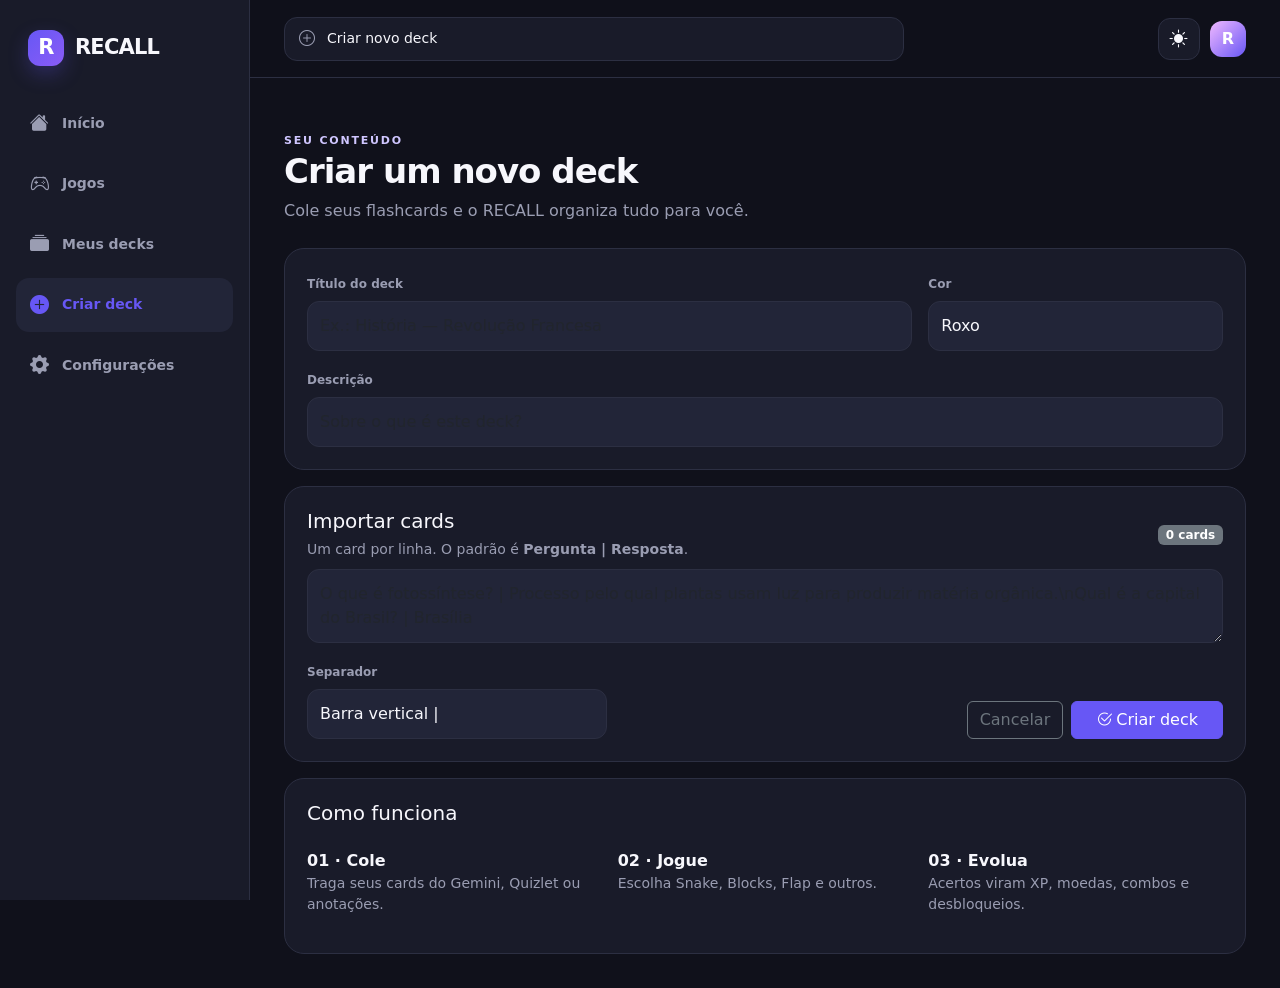
==== commit ba1c5cbe: "Add RECALL deck creator and importer" ====
--- a/pages/create.html
+++ b/pages/create.html
@@ -1,2 +1 @@
-<!doctype html><html lang="pt-BR"><head><meta charset="utf-8"><meta name="viewport" content="width=device-width,initial-scale=1"><title>Criar deck — RECALL</title><link href="https://cdn.jsdelivr.net/npm/bootstrap@5.3.3/dist/css/bootstrap.min.css" rel="stylesheet"><link href="../css/style.css" rel="stylesheet"></head><body><nav class="navbar"><div class="container"><a class="brand" href="../index.html"><span class="brand-mark">R</span>RECALL</a><a class="nav-btn" href="decks.html">Cancelar</a></div></nav><main class="container page-wrap"><div class="row justify-content-center"><div class="col-lg-9"><div class="mb-4"><span class="eyebrow">NOVO DECK</span><h2 class="mt-2 fw-bold">Crie um conjunto de estudo</h2><p class="muted">Adicione seus termos e definições. Uma linha corresponde a um card.</p></div><div class="panel"><div class="row g-3"><div class="col-md-8"><label>Título</label><input id="title" class="form-control" placeholder="Ex.: História — Revolução Francesa"></div><div class="col-md-4"><label>Separador</label><select id="sep" class="form-select"><option value="|">|</option><option value=";">;</option><option value=":">:</option><option value="→">→</option><option value="\t">Tab</option></select></div><div class="col-12"><label>Descrição <span class="muted fw-normal">(opcional)</span></label><input id="desc" class="form-control" placeholder="Sobre o que é este deck?"></div><div class="col-12"><label>Termos e definições</label><textarea id="data" class="form-control" rows="15" placeholder="Pergunta | Resposta
-Outra pergunta | Outra resposta"></textarea><div class="d-flex justify-content-between mt-2"><small class="muted">Formato: Pergunta | Resposta</small><small id="lineCount" class="muted">0 linhas</small></div></div></div><div class="d-flex gap-2 mt-4"><button id="save" class="primary-btn">Criar deck</button><a href="decks.html" class="secondary-btn">Cancelar</a></div></div></div></div></main><script src="../js/storage.js"></script><script src="../js/utils.js"></script><script src="../js/importer.js"></script><script>document.querySelector('#data').addEventListener('input',e=>document.querySelector('#lineCount').textContent=`${e.target.value.split(/\r?\n/).filter(Boolean).length} linhas`);</script></body></html>+<!doctype html><html lang="pt-BR" data-theme="dark"><head><meta charset="utf-8"><meta name="viewport" content="width=device-width,initial-scale=1"><title>Criar deck — RECALL</title><link href="https://cdn.jsdelivr.net/npm/bootstrap@5.3.3/dist/css/bootstrap.min.css" rel="stylesheet"><link href="https://cdn.jsdelivr.net/npm/bootstrap-icons@1.11.3/font/bootstrap-icons.css" rel="stylesheet"><link href="../css/style.css" rel="stylesheet"></head><body><div class="app-shell"><aside class="sidebar"><a class="brand" href="../index.html"><span class="brand-mark">R</span>RECALL</a><nav class="nav-stack"><a class="nav-item" href="../index.html"><i class="bi bi-house-fill"></i>Início</a><a class="nav-item" href="games.html"><i class="bi bi-controller"></i>Jogos</a><a class="nav-item" href="decks.html"><i class="bi bi-collection-fill"></i>Meus decks</a><a class="nav-item active" href="create.html"><i class="bi bi-plus-circle-fill"></i>Criar deck</a><a class="nav-item" href="settings.html"><i class="bi bi-gear-fill"></i>Configurações</a></nav></aside><main class="main-content"><header class="topbar"><div class="search-box"><i class="bi bi-plus-circle"></i><input disabled value="Criar novo deck"></div><div class="top-actions"><button class="icon-btn" id="themeBtn"><i class="bi bi-sun-fill"></i></button><a class="avatar" href="settings.html">R</a></div></header><div class="page-container"><div class="page-title"><span class="eyebrow">SEU CONTEÚDO</span><h1>Criar um novo deck</h1><p>Cole seus flashcards e o RECALL organiza tudo para você.</p></div><div class="panel mb-3"><div class="row g-3"><div class="col-md-8"><label class="form-label">Título do deck</label><input id="deckTitle" class="form-control" placeholder="Ex.: História — Revolução Francesa"></div><div class="col-md-4"><label class="form-label">Cor</label><select id="deckColor" class="form-select"><option value="purple">Roxo</option><option value="blue">Azul</option><option value="pink">Rosa</option><option value="green">Verde</option></select></div><div class="col-12"><label class="form-label">Descrição</label><input id="deckDesc" class="form-control" placeholder="Sobre o que é este deck?"></div></div></div><div class="panel"><div class="d-flex justify-content-between align-items-center mb-2"><div><h5 class="mb-1">Importar cards</h5><small style="color:var(--muted)">Um card por linha. O padrão é <b>Pergunta | Resposta</b>.</small></div><span id="cardCount" class="badge text-bg-secondary">0 cards</span></div><textarea id="importText" class="form-control import-area" placeholder="O que é fotossíntese? | Processo pelo qual plantas usam luz para produzir matéria orgânica.\nQual é a capital do Brasil? | Brasília"></textarea><div class="row g-2 mt-2"><div class="col-md-4"><label class="form-label">Separador</label><select id="separator" class="form-select"><option value="|">Barra vertical |</option><option value=";">Ponto e vírgula ;</option><option value="\t">Tab</option><option value="::">Personalizado ::</option></select></div><div class="col-md-8 d-flex align-items-end justify-content-end gap-2"><a href="decks.html" class="btn btn-outline-secondary">Cancelar</a><button id="saveDeck" class="btn btn-primary px-4"><i class="bi bi-check2-circle me-1"></i>Criar deck</button></div></div></div><div class="panel mt-3"><h5>Como funciona</h5><div class="row g-3 mt-1"><div class="col-md-4"><b>01 · Cole</b><p class="small" style="color:var(--muted)">Traga seus cards do Gemini, Quizlet ou anotações.</p></div><div class="col-md-4"><b>02 · Jogue</b><p class="small" style="color:var(--muted)">Escolha Snake, Blocks, Flap e outros.</p></div><div class="col-md-4"><b>03 · Evolua</b><p class="small" style="color:var(--muted)">Acertos viram XP, moedas, combos e desbloqueios.</p></div></div></div></div></main></div><div id="toastHost" class="toast-host"></div><script src="../js/storage.js"></script><script src="../js/app.js"></script><script>document.addEventListener('DOMContentLoaded',()=>{applyTheme();const t=document.querySelector('#importText'),sep=document.querySelector('#separator'),count=document.querySelector('#cardCount');function parse(){const s=sep.value;const cards=t.value.split(/\r?\n/).map(x=>x.trim()).filter(Boolean).map(line=>{const i=line.indexOf(s);return i<0?null:{q:line.slice(0,i).trim(),a:line.slice(i+s.length).trim()}}).filter(x=>x&&x.q&&x.a);count.textContent=cards.length+' cards';return cards}t.addEventListener('input',parse);sep.addEventListener('change',parse);document.querySelector('#themeBtn').onclick=()=>{const s=RecallStore.get();RecallStore.patch({theme:s.theme==='dark'?'light':'dark'});applyTheme()};document.querySelector('#saveDeck').onclick=()=>{const cards=parse();const title=document.querySelector('#deckTitle').value.trim()||'Meu novo deck';if(!cards.length)return toast('⚠️ Adicione pelo menos um card válido.');RecallStore.addDeck({title,description:document.querySelector('#deckDesc').value.trim(),color:document.querySelector('#deckColor').value,cards});toast('✨ Deck criado! +25 XP');RecallStore.addXp(25);setTimeout(()=>location.href='decks.html',700)}});</script></body></html>
--- a/css/style.css
+++ b/css/style.css
@@ -1 +1 @@
-:root{--bg:#fff;--surface:#f7f7fb;--card:#fff;--text:#202124;--muted:#667085;--primary:#4255ff;--primary-dark:#3043d8;--soft:#eef0ff;--line:#d9dce8;--success:#16803c;--danger:#c93535;--shadow:0 2px 8px rgba(20,24,40,.08),0 1px 2px rgba(20,24,40,.06)}*{box-sizing:border-box}html{scroll-behavior:smooth}body{margin:0;background:var(--bg);color:var(--text);font-family:Inter,ui-sans-serif,system-ui,-apple-system,BlinkMacSystemFont,"Segoe UI",sans-serif;overflow-x:hidden}.navbar{height:68px;background:#fff;border-bottom:1px solid var(--line);position:sticky;top:0;z-index:20}.navbar .container{height:100%;display:flex;align-items:center}.brand{color:#202124;text-decoration:none;font-weight:850;font-size:1.15rem;display:flex;align-items:center;gap:10px}.brand-mark{display:grid;place-items:center;width:34px;height:34px;border-radius:8px;background:var(--primary);color:#fff;font-weight:900}.nav-btn,.secondary-btn{color:#34384a;text-decoration:none;border:1px solid transparent;background:transparent;padding:9px 13px;border-radius:8px;font-weight:700;transition:.18s}.nav-btn:hover,.secondary-btn:hover{background:#f0f1f6;color:#202124}.primary-btn{display:inline-flex;align-items:center;justify-content:center;gap:9px;text-decoration:none;color:#fff;background:var(--primary);border:1px solid var(--primary);padding:11px 17px;border-radius:8px;font-weight:800;transition:.18s}.primary-btn:hover{background:var(--primary-dark);border-color:var(--primary-dark);color:#fff;transform:translateY(-1px)}.page-wrap{padding:36px 0 70px}.eyebrow{font-size:.72rem;letter-spacing:.08em;font-weight:800;color:#667085}.hero{padding:55px 0 35px;max-width:920px}.hero h1{font-size:clamp(2.6rem,6vw,4.8rem);line-height:1.03;letter-spacing:-.045em;font-weight:850;margin:12px 0 18px}.hero h1 em{font-style:normal;color:var(--primary)}.hero-copy{max-width:650px;color:var(--muted);font-size:1.08rem;line-height:1.7}.hero-card{display:none}.stats-grid{display:grid;grid-template-columns:repeat(4,1fr);gap:14px}.stat-card{background:#fff;border:1px solid var(--line);padding:18px;border-radius:10px;display:grid;grid-template-columns:auto 1fr;column-gap:12px;box-shadow:var(--shadow)}.stat-card i{grid-row:span 2;color:var(--primary);font-size:1.2rem}.stat-card b{font-size:1.35rem}.stat-card span{color:var(--muted);font-size:.78rem}.section-head{display:flex;align-items:end;justify-content:space-between;gap:20px}.section-head h2{font-weight:850;font-size:2rem;margin:.3rem 0}.text-link{color:var(--primary);text-decoration:none;font-weight:750}.deck-grid{display:grid;grid-template-columns:repeat(3,1fr);gap:16px;margin-top:20px}.deck-card{background:var(--card);border:1px solid var(--line);border-radius:10px;padding:20px;min-height:190px;transition:.18s;box-shadow:var(--shadow);display:flex;flex-direction:column}.deck-card:hover{border-color:#aab1d5;box-shadow:0 6px 20px rgba(20,24,40,.1);transform:translateY(-2px)}.deck-icon{width:42px;height:42px;border-radius:7px;display:grid;place-items:center;background:var(--soft);color:var(--primary);font-size:1.15rem}.deck-card h3{font-size:1.08rem;margin:16px 0 6px;font-weight:800}.deck-card p{color:var(--muted);font-size:.88rem;min-height:38px;margin-bottom:12px}.deck-meta{display:flex;justify-content:space-between;color:#7a8193;font-size:.78rem;margin-top:auto}.deck-actions{margin-top:14px;display:flex;gap:8px}.small-btn{border:1px solid var(--line);background:#fff;color:#34384a;border-radius:7px;padding:8px 11px;text-decoration:none;font-size:.8rem;font-weight:750}.small-btn.primary{background:var(--primary);border-color:var(--primary);color:#fff}.cta{border:1px solid #cfd3ff;background:#f5f6ff;padding:25px;border-radius:12px;display:flex;justify-content:space-between;align-items:center;gap:20px}.cta h3{font-weight:850;margin:7px 0}.cta p{color:var(--muted);margin:0}.panel{background:#fff;border:1px solid var(--line);border-radius:12px;padding:25px;box-shadow:var(--shadow)}.form-control,.form-select,.form-control:focus,.form-select:focus{background:#fff;color:var(--text);border-color:#b9bed0;box-shadow:0 0 0 .15rem rgba(66,85,255,.12);border-radius:7px;padding:11px 12px}label{font-weight:750;margin-bottom:7px}.muted{color:var(--muted)}.study-shell{max-width:980px;margin:auto}.study-top{display:flex;align-items:center;gap:16px;margin-bottom:22px}.study-top .back{color:#555d70;text-decoration:none;font-size:1.2rem}.study-top-main{flex:1}.study-top-main h1{font-size:1.25rem;font-weight:800;margin:0}.study-top-main small{color:var(--muted)}.study-progress{height:5px;background:#e8eaf0;border-radius:99px;overflow:hidden}.study-progress>div{height:100%;background:var(--primary);transition:.25s}.flashcard{min-height:480px;cursor:pointer;perspective:1200px}.flash-inner{width:100%;height:100%;min-height:480px;position:relative;transform-style:preserve-3d;transition:.45s cubic-bezier(.2,.7,.2,1)}.flashcard.flipped .flash-inner{transform:rotateY(180deg)}.flash-face{position:absolute;inset:0;backface-visibility:hidden;border-radius:14px;border:1px solid #cfd3dc;background:#fff;box-shadow:0 3px 14px rgba(20,24,40,.09);display:grid;place-items:center;padding:50px}.flash-back{transform:rotateY(180deg);background:#fafbff}.flash-face>div{max-width:760px;text-align:center}.flash-face h2{font-size:clamp(1.65rem,3.5vw,2.7rem);font-weight:750;line-height:1.25;margin:16px 0}.flash-hint{color:#697186}.study-controls{display:flex;align-items:center;justify-content:center;gap:10px;margin-top:18px}.study-control{height:46px;min-width:46px;border:1px solid var(--line);background:#fff;color:#303547;border-radius:8px;font-weight:800}.study-control:hover{background:#f5f6fa}.study-control.next{padding:0 22px;background:var(--primary);border-color:var(--primary);color:#fff}.study-control.next:hover{background:var(--primary-dark)}.mode-grid{display:grid;grid-template-columns:repeat(4,1fr);gap:12px}.mode-card{border:1px solid var(--line);border-radius:10px;padding:17px;background:#fff;text-decoration:none;color:var(--text);transition:.18s}.mode-card:hover{border-color:#aeb5e7;background:#fafbff;transform:translateY(-2px)}.mode-card i{font-size:1.35rem;color:var(--primary)}.mode-card strong{display:block;margin-top:12px}.mode-card span{display:block;color:var(--muted);font-size:.8rem;margin-top:4px}.choice{width:100%;padding:17px 18px;border:1px solid #cfd3dc;border-radius:8px;background:#fff;color:var(--text);text-align:left;font-weight:700;transition:.15s}.choice:hover{background:#f7f8fc;border-color:#9ca5c6}.choice.correct{border-color:#43a667;background:#eefaf2;color:#176d35}.choice.wrong{border-color:#e27b7b;background:#fff2f2;color:#a52d2d}.progress{background:#e8eaf0;border-radius:99px}.progress-bar{background:var(--primary)}.toast-recall{position:fixed;right:20px;bottom:20px;background:#20242d;color:#fff;padding:12px 16px;border-radius:8px;opacity:0;transform:translateY(12px);transition:.2s;z-index:50}.toast-recall.show{opacity:1;transform:none}code{background:#f0f1f5;padding:2px 6px;border-radius:5px;color:#48506a}.empty-state{border:1px dashed #c9cdd8;border-radius:10px;padding:45px;text-align:center;color:var(--muted)}.deck-hero{padding:28px 0}.deck-hero h1{font-size:2.35rem;font-weight:850;margin:7px 0}.deck-info{color:var(--muted)}.deck-preview{display:grid;gap:10px}.preview-card{border:1px solid var(--line);border-radius:9px;padding:18px;background:#fff}.preview-card strong{display:block;margin-bottom:7px}.preview-card span{color:var(--muted)}.search-box{max-width:520px}.result-box{text-align:center;padding:45px}.score-big{font-size:3.8rem;font-weight:900;color:var(--primary)}#particles,.bg-glow{display:none}@media(max-width:900px){.deck-grid{grid-template-columns:repeat(2,1fr)}.stats-grid{grid-template-columns:repeat(2,1fr)}.mode-grid{grid-template-columns:repeat(2,1fr)}}@media(max-width:600px){.navbar{height:60px}.navbar .container{padding:0 14px}.nav-btn{padding:7px 8px}.hero{padding:35px 0 20px}.hero h1{font-size:2.8rem}.deck-grid,.stats-grid,.mode-grid{grid-template-columns:1fr}.page-wrap{padding:24px 0 50px}.flashcard,.flash-inner{min-height:410px}.flash-face{padding:28px}.study-controls{gap:7px}.study-control.next{padding:0 16px}.section-head{align-items:start;flex-direction:column;gap:6px}.cta{align-items:flex-start;flex-direction:column}}+:root{--bg:#f5f6fb;--surface:#fff;--surface2:#eef0f8;--text:#17172a;--muted:#73758a;--line:#e2e4ee;--primary:#6757f5;--primary2:#8a5cf6;--success:#24c78e;--gold:#f5b942;--danger:#ef5b78;--blue:#48a9ff;--shadow:0 14px 40px rgba(35,30,80,.08);--radius:20px}html[data-theme=dark]{--bg:#10111b;--surface:#191b29;--surface2:#222538;--text:#f7f7fc;--muted:#9a9db2;--line:#2c2f42;--shadow:0 18px 50px rgba(0,0,0,.25)}*{box-sizing:border-box}body{margin:0;background:var(--bg);color:var(--text);font-family:Inter,ui-sans-serif,system-ui,-apple-system,BlinkMacSystemFont,"Segoe UI",sans-serif}a{text-decoration:none;color:inherit}.app-shell{min-height:100vh;display:flex}.sidebar{position:fixed;left:0;top:0;bottom:0;width:250px;background:var(--surface);border-right:1px solid var(--line);padding:25px 16px;display:flex;flex-direction:column;z-index:30}.brand{display:flex;align-items:center;gap:11px;font-weight:900;font-size:21px;letter-spacing:-.8px;padding:5px 12px 30px}.brand-mark{width:36px;height:36px;border-radius:12px;display:grid;place-items:center;background:linear-gradient(135deg,var(--primary),var(--primary2));color:#fff;box-shadow:0 8px 20px #6757f544}.nav-stack{display:grid;gap:6px}.nav-item{display:flex;align-items:center;gap:13px;padding:13px 14px;border-radius:13px;color:var(--muted);font-weight:700;font-size:14px;transition:.2s}.nav-item i{font-size:19px}.nav-item:hover,.nav-item.active{background:var(--surface2);color:var(--primary)}.sidebar-bottom{margin-top:auto}.mini-progress{padding:15px;background:var(--surface2);border-radius:16px;font-size:12px;margin-bottom:13px}.mini-progress .progress{height:7px;background:var(--line);margin-top:9px}.mini-progress .progress-bar{background:linear-gradient(90deg,var(--primary),var(--primary2))}.profile-mini{border:0;background:transparent;color:var(--text);display:flex;align-items:center;gap:10px;width:100%;padding:8px}.profile-mini small{display:block;color:var(--muted);font-size:11px;margin-top:2px}.profile-mini .bi-three-dots{margin-left:auto;color:var(--muted)}.avatar{width:36px;height:36px;border-radius:12px;display:grid;place-items:center;background:linear-gradient(135deg,#f0b8ff,#6857f5);color:#fff;font-weight:900}.main-content{margin-left:250px;min-width:0;flex:1}.topbar{height:78px;border-bottom:1px solid var(--line);display:flex;align-items:center;padding:0 34px;gap:22px;background:color-mix(in srgb,var(--bg) 90%,transparent);position:sticky;top:0;z-index:20;backdrop-filter:blur(16px)}.search-box{max-width:620px;flex:1;display:flex;align-items:center;gap:10px;background:var(--surface);border:1px solid var(--line);border-radius:13px;padding:0 14px;height:44px}.search-box i{color:var(--muted)}.search-box input{border:0;outline:0;background:transparent;color:var(--text);width:100%;font-size:14px}.top-actions{display:flex;align-items:center;gap:10px;margin-left:auto}.icon-btn{width:42px;height:42px;border-radius:12px;border:1px solid var(--line);background:var(--surface);color:var(--text);display:grid;place-items:center;font-size:18px}.wallet,.streak{height:38px;border-radius:12px;background:var(--surface);border:1px solid var(--line);padding:0 11px;display:flex;align-items:center;gap:7px;font-size:13px}.wallet i{color:var(--gold)}.streak i{color:#ff704d}.page-container{max-width:1240px;margin:auto;padding:34px}.hero-card{min-height:310px;border-radius:28px;padding:42px 46px;overflow:hidden;position:relative;background:linear-gradient(120deg,#262047 0%,#4433a5 58%,#7a4df1 100%);color:#fff;display:flex;justify-content:space-between;align-items:center;box-shadow:0 25px 60px #4f3fc622}.hero-card h1{font-size:48px;line-height:1.03;letter-spacing:-2.5px;margin:10px 0 14px;font-weight:900}.hero-card h1 span{color:#c8bbff}.hero-card p{max-width:520px;color:#ded9ff;font-size:16px;line-height:1.6}.eyebrow{font-size:11px;letter-spacing:1.8px;font-weight:900;color:#cfc6ff}.hero-actions{display:flex;gap:10px;margin-top:23px}.btn-recall{background:#fff;color:#4d3bc8;border:0;border-radius:12px;font-weight:800;padding:12px 18px}.btn-ghost{color:#fff;border:1px solid #ffffff45;border-radius:12px;padding:12px 18px;font-weight:700}.hero-art{width:360px;height:260px;position:relative;display:grid;place-items:center}.hero-orb{width:130px;height:130px;border-radius:50%;display:grid;place-items:center;background:linear-gradient(135deg,#fff,#d8ceff);color:#6857f5;font-size:48px;box-shadow:0 0 0 20px #ffffff12,0 20px 70px #120b4733}.orbit{position:absolute;border:1px dashed #ffffff3d;border-radius:50%}.o1{width:220px;height:220px}.o2{width:320px;height:120px;transform:rotate(30deg)}.float-badge{position:absolute;background:#fff;color:#2a234f;padding:8px 12px;border-radius:12px;font-weight:900;font-size:12px;box-shadow:0 10px 30px #120b4733}.b1{top:18px;right:35px}.b2{left:4px;top:88px}.b3{right:8px;bottom:24px}.stats-row{display:grid;grid-template-columns:repeat(4,1fr);gap:14px;margin:20px 0 36px}.stat-card{background:var(--surface);border:1px solid var(--line);border-radius:18px;padding:17px;display:flex;gap:13px;align-items:center}.stat-card small{display:block;color:var(--muted);font-size:12px}.stat-card strong{display:block;font-size:22px;margin-top:3px}.stat-icon{width:43px;height:43px;border-radius:13px;display:grid;place-items:center;font-size:19px}.purple{background:#eeeaff;color:#6757f5}.gold{background:#fff4d8;color:#d69a12}.pink{background:#ffe6ed;color:#e24b70}.blue{background:#e4f4ff;color:#3099ef}.section-head{display:flex;align-items:end;justify-content:space-between;margin:10px 0 17px}.section-head h2{font-size:21px;margin:0;font-weight:850;letter-spacing:-.5px}.section-head p{color:var(--muted);font-size:13px;margin:5px 0 0}.see-all{font-size:13px;color:var(--primary);font-weight:800}.game-grid{display:grid;grid-template-columns:repeat(3,1fr);gap:15px}.game-card{border:1px solid var(--line);background:var(--surface);border-radius:20px;overflow:hidden;transition:.2s;box-shadow:0 4px 0 var(--line)}.game-card:hover{transform:translateY(-3px);box-shadow:0 8px 0 var(--line)}.game-cover{height:145px;padding:18px;position:relative;overflow:hidden;color:#fff;display:flex;align-items:end}.game-cover .game-icon{position:absolute;right:20px;top:18px;font-size:55px;opacity:.8}.game-cover h3{margin:0;font-size:22px;font-weight:900;position:relative}.cover-snake{background:linear-gradient(135deg,#147d55,#2dc68b)}.cover-blocks{background:linear-gradient(135deg,#ef5d83,#f2a83b)}.cover-flap{background:linear-gradient(135deg,#438cf5,#52d3d0)}.game-body{padding:15px}.game-body p{font-size:12px;color:var(--muted);margin:0 0 13px}.game-meta{display:flex;align-items:center;justify-content:space-between}.game-meta span{font-size:11px;color:var(--muted)}.play-mini{border:0;border-radius:10px;background:var(--primary);color:#fff;padding:8px 13px;font-weight:800;font-size:12px}.deck-grid{display:grid;grid-template-columns:repeat(3,1fr);gap:14px}.deck-card{background:var(--surface);border:1px solid var(--line);border-radius:18px;padding:17px}.deck-card h3{font-size:16px;margin:0 0 5px}.deck-card p{font-size:12px;color:var(--muted);margin:0 0 13px}.deck-foot{display:flex;justify-content:space-between;align-items:center;color:var(--muted);font-size:11px}.empty{padding:32px;border:1px dashed var(--line);border-radius:18px;text-align:center;color:var(--muted);grid-column:1/-1}.page-title{margin:15px 0 25px}.page-title h1{font-size:34px;font-weight:900;letter-spacing:-1px;margin:0}.page-title p{color:var(--muted);margin:7px 0}.panel{background:var(--surface);border:1px solid var(--line);border-radius:20px;padding:22px}.form-control,.form-select{background:var(--surface2);border:1px solid var(--line);color:var(--text);border-radius:12px;padding:12px}.form-control:focus,.form-select:focus{background:var(--surface);color:var(--text);border-color:var(--primary);box-shadow:0 0 0 3px #6757f51c}.form-label{font-size:12px;font-weight:800;color:var(--muted)}.import-area{min-height:250px}.btn-primary{background:var(--primary);border-color:var(--primary)}.toast-host{position:fixed;right:20px;bottom:20px;z-index:100}.recall-toast{background:var(--surface);border:1px solid var(--line);box-shadow:var(--shadow);border-radius:14px;padding:13px 17px;margin-top:10px;font-weight:700}.settings-grid{display:grid;grid-template-columns:1fr 1fr;gap:16px}.theme-option{border:2px solid var(--line);border-radius:15px;padding:15px;cursor:pointer}.theme-option.active{border-color:var(--primary);background:var(--surface2)}.theme-swatch{height:70px;border-radius:10px;margin-bottom:9px}.dark-swatch{background:#10111b}.light-swatch{background:#f5f6fb}.accent-swatch{background:linear-gradient(135deg,#6757f5,#f05db1)}.game-page{min-height:calc(100vh - 78px);display:flex;align-items:center;justify-content:center;padding:25px}.game-stage{width:min(960px,100%);background:var(--surface);border:1px solid var(--line);border-radius:25px;padding:20px;box-shadow:var(--shadow)}.game-top{display:flex;align-items:center;justify-content:space-between;margin-bottom:15px}.game-canvas-wrap{background:#0c0e18;border-radius:18px;min-height:520px;display:grid;place-items:center;overflow:hidden;position:relative}.game-canvas{display:block;max-width:100%;touch-action:none}.question-modal{position:absolute;inset:0;background:#0b0d16d9;backdrop-filter:blur(8px);display:none;align-items:center;justify-content:center;padding:20px}.question-modal.show{display:flex}.question-card{width:min(650px,100%);background:var(--surface);border-radius:22px;padding:25px;box-shadow:0 25px 80px #0007}.question-card .q-label{color:var(--primary);font-size:11px;font-weight:900;letter-spacing:1px}.question-card h2{font-size:23px;margin:9px 0 20px}.answer-grid{display:grid;grid-template-columns:1fr 1fr;gap:10px}.answer-btn{padding:15px;border:1px solid var(--line);background:var(--surface2);color:var(--text);border-radius:13px;text-align:left;font-weight:700}.answer-btn:hover{border-color:var(--primary)}.essay-input{min-height:140px}.reward-pop{position:fixed;left:50%;top:50%;transform:translate(-50%,-50%) scale(.8);opacity:0;pointer-events:none;background:var(--surface);border:1px solid var(--line);border-radius:25px;padding:30px;text-align:center;box-shadow:0 30px 100px #0008;z-index:200;transition:.25s}.reward-pop.show{opacity:1;transform:translate(-50%,-50%) scale(1)}.reward-pop .big{font-size:55px}.reward-pop strong{display:block;font-size:25px}.reward-pop span{color:var(--muted)}@media(max-width:1050px){.sidebar{width:220px}.main-content{margin-left:220px}.hero-art{width:280px}.game-grid,.deck-grid{grid-template-columns:repeat(2,1fr)}}@media(max-width:800px){.sidebar{transform:translateX(-100%);transition:.25s}.sidebar.open{transform:none}.main-content{margin-left:0}.topbar{padding:0 15px}.page-container{padding:20px 15px}.hero-card{padding:30px;min-height:auto}.hero-art{display:none}.stats-row{grid-template-columns:1fr 1fr}.game-grid,.deck-grid,.settings-grid{grid-template-columns:1fr}.top-actions .wallet,.top-actions .streak{display:none}.hero-card h1{font-size:38px}.game-canvas-wrap{min-height:420px}}
